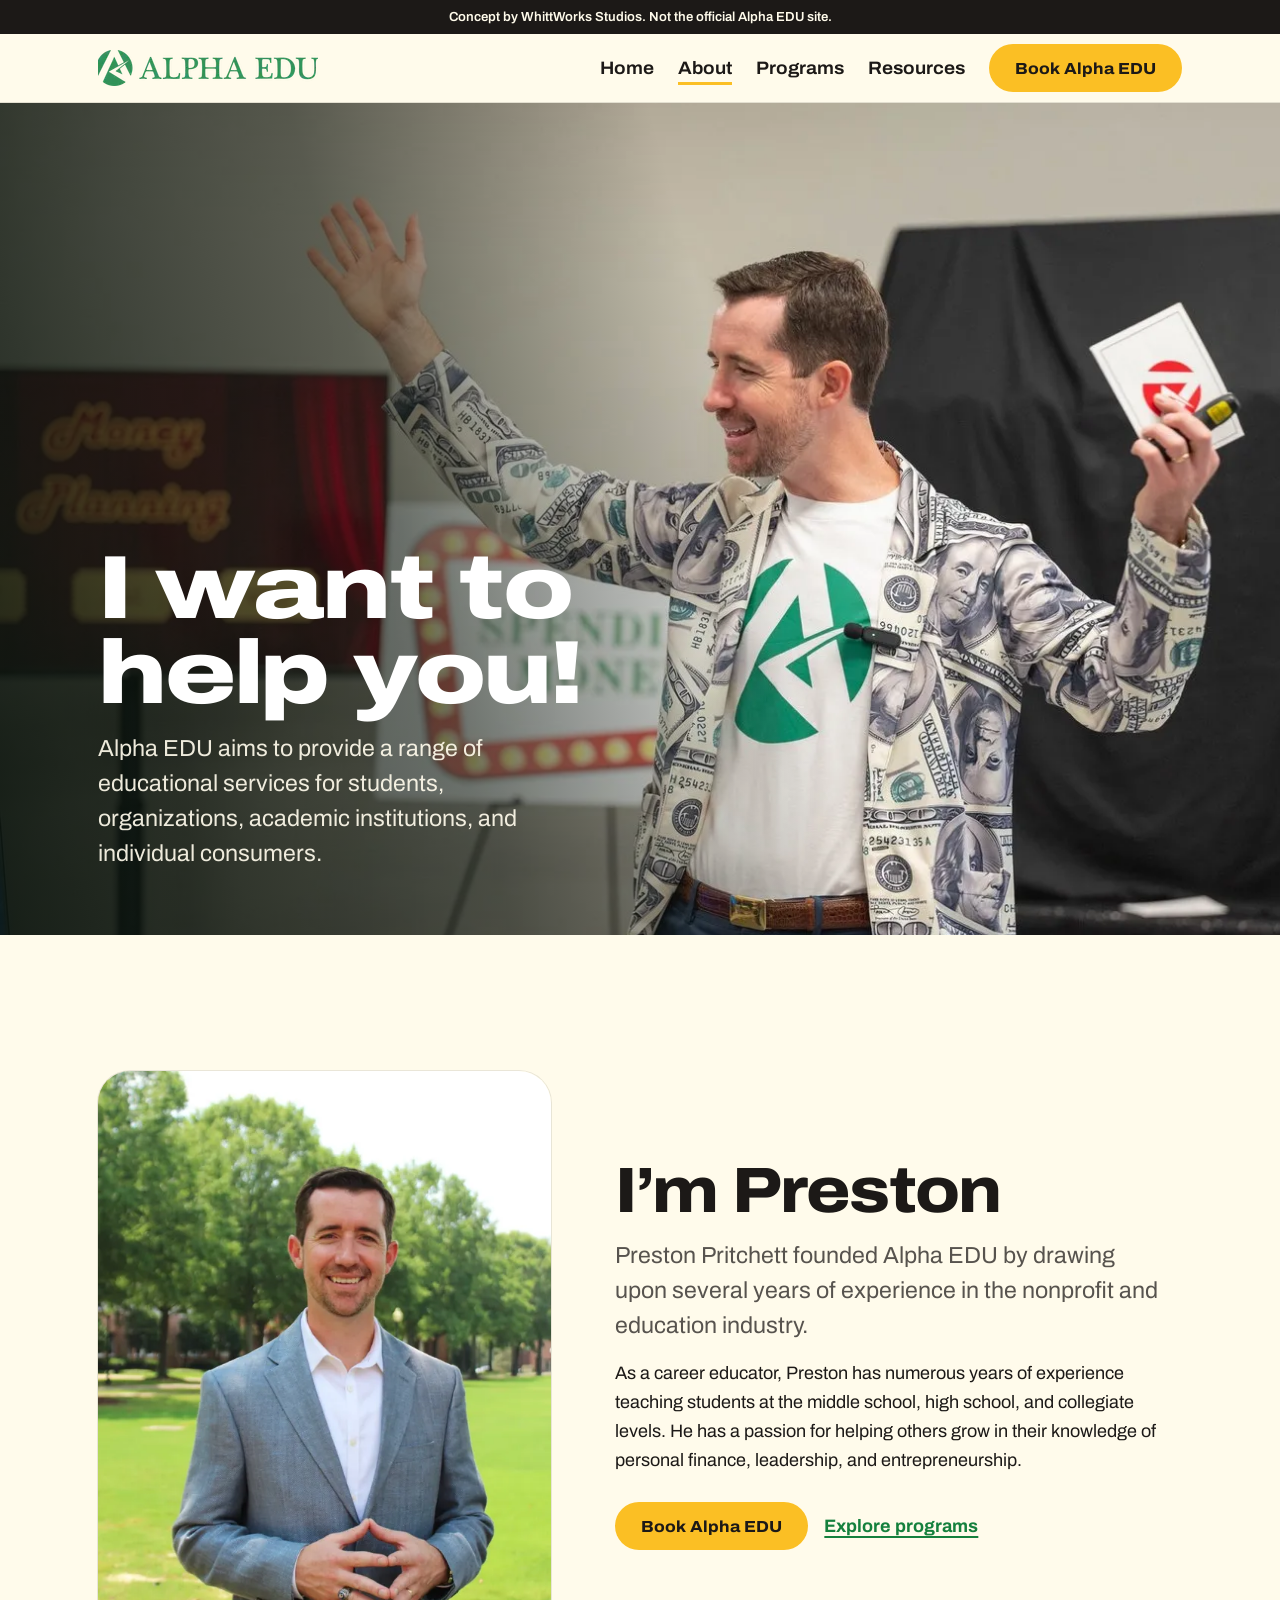
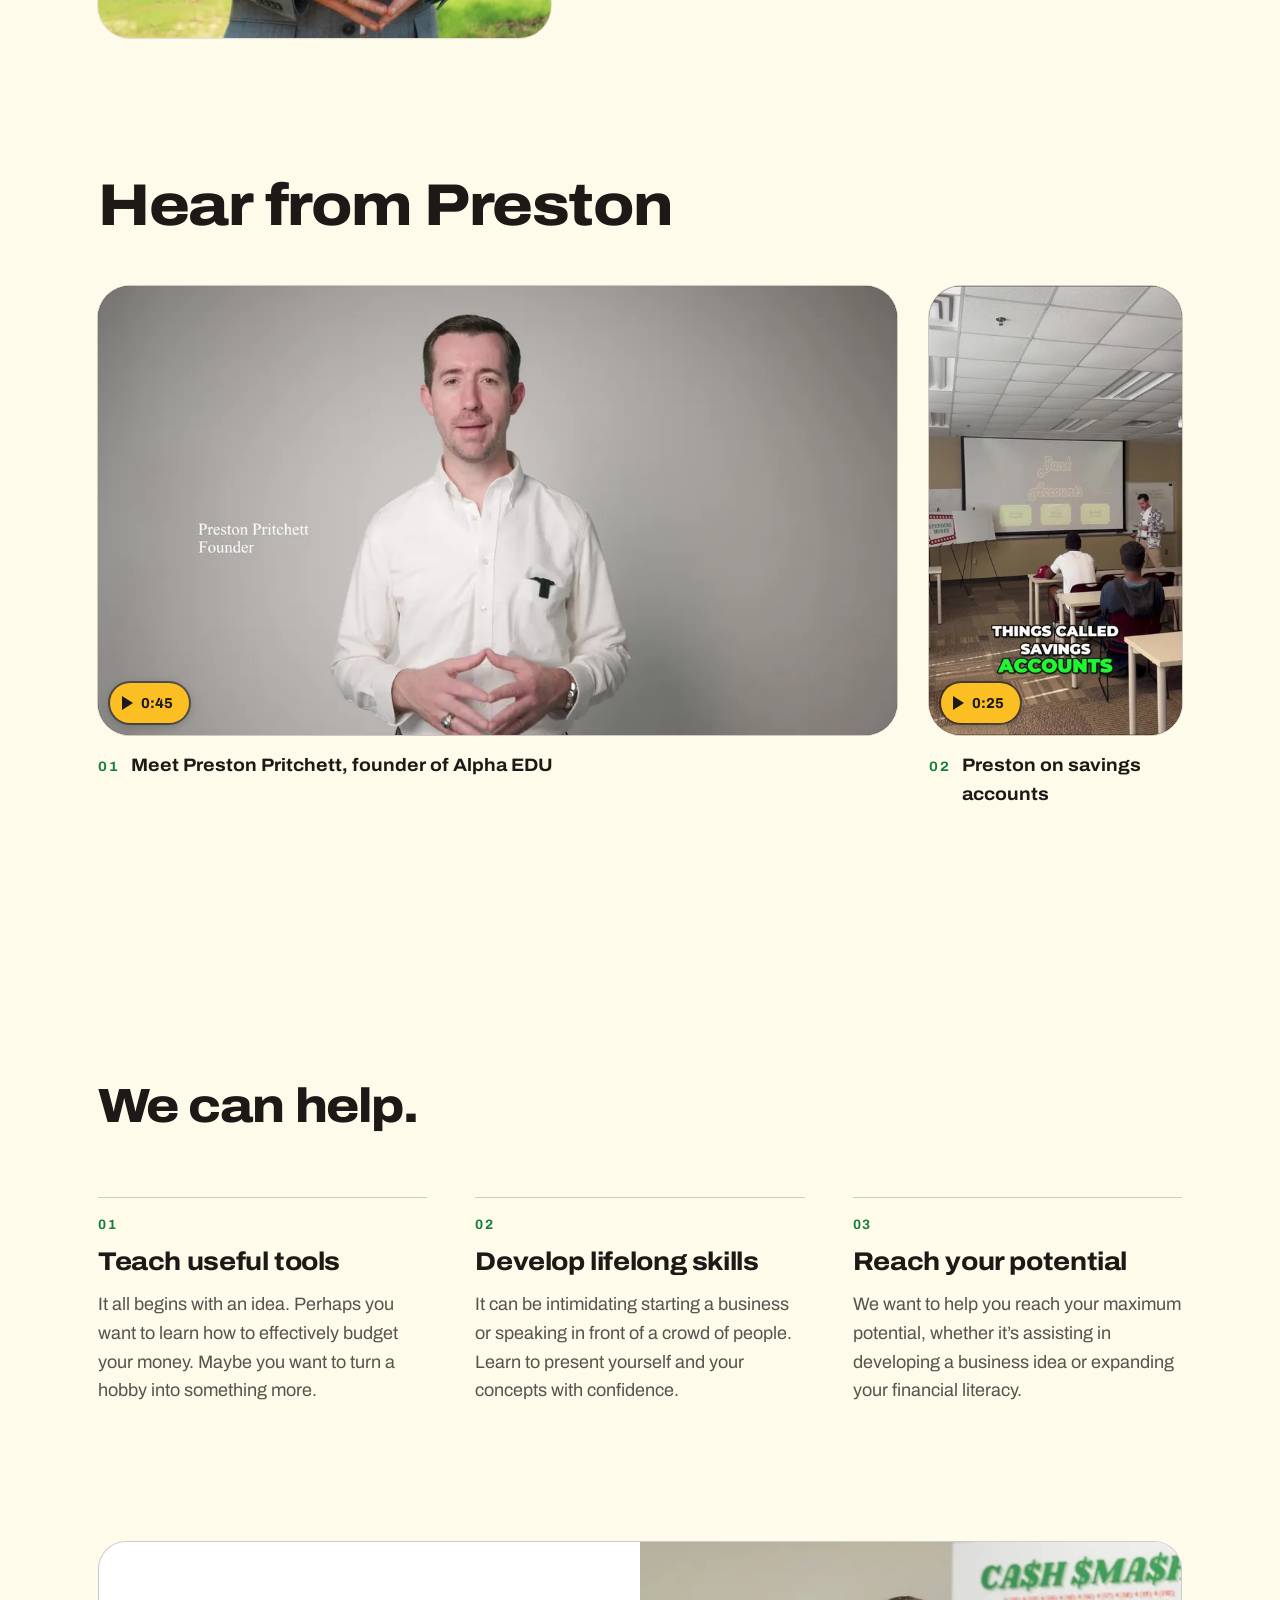
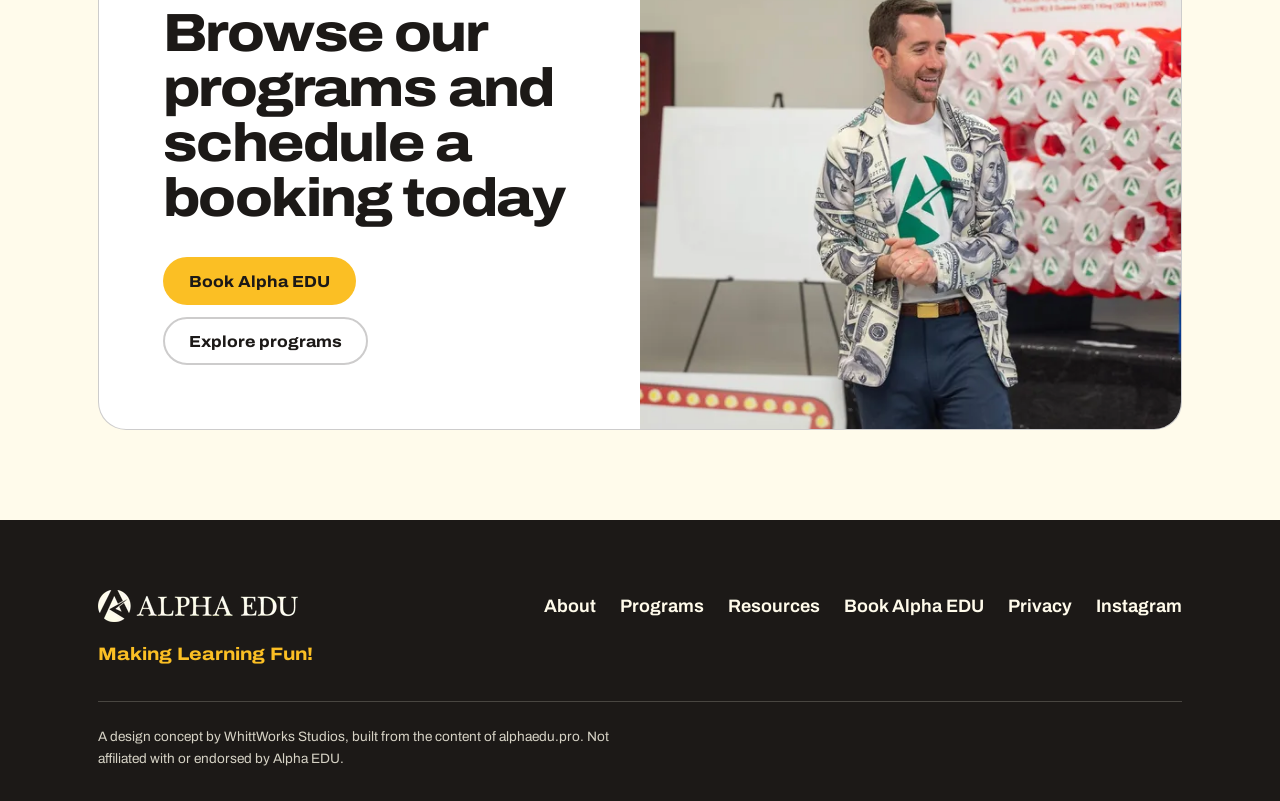
==== about/index.html @ bcfd26d8 "Publish the Alpha EDU concept for review Co-Authored-By: Claude Opus 5.5 <noreply@anthropic.com>" ====
<!DOCTYPE html><html lang="en"><head><meta charset="utf-8"><meta name="viewport" content="width=device-width, initial-scale=1"><title>About · Alpha EDU</title><meta name="description" content="Meet Preston Pritchett, the career educator who founded Alpha EDU to teach personal finance, leadership, and entrepreneurship."><meta name="robots" content="noindex, nofollow"><meta property="og:type" content="website"><meta property="og:title" content="About · Alpha EDU"><meta property="og:description" content="Meet Preston Pritchett, the career educator who founded Alpha EDU to teach personal finance, leadership, and entrepreneurship."><meta name="theme-color" content="#FFFBEB"><link rel="preload" href="/_astro/archivo-latin-wdth-normal.DY7AcnAa.woff2" as="font" type="font/woff2" crossorigin><link rel="icon" href="/favicon.ico" sizes="any"><link rel="icon" href="/favicon.png" type="image/png"><link rel="apple-touch-icon" href="/apple-touch-icon.png"><noscript><link rel="stylesheet" href="/nojs.css"></noscript><link rel="stylesheet" href="/_astro/BaseLayout.CccW3Aod.css"><link rel="stylesheet" href="/_astro/ReelBand.DcJWdkli.css"><link rel="stylesheet" href="/_astro/about.CSdEHivt.css"><link rel="stylesheet" href="/_astro/ClosingCta.DoUUiDYC.css"></head><body><a class="skip-link" href="#main">Skip to content</a><aside class="concept-bar" aria-label="About this site" data-concept-bar data-astro-cid-evp5m7jd><p data-astro-cid-evp5m7jd>Concept by WhittWorks Studios. Not the official Alpha EDU site.</p></aside><header class="site-header" data-astro-cid-fzpbxy5g><div class="shell bar" data-astro-cid-fzpbxy5g><a class="brand" href="/" aria-label="Alpha EDU home" data-astro-cid-fzpbxy5g><img src="/_astro/logo-wordmark-green.3D-EaaZG_Z2pIE64.webp" srcset="/_astro/logo-wordmark-green.3D-EaaZG_Z2pIE64.webp 220w, /_astro/logo-wordmark-green.3D-EaaZG_1Jqw8H.webp 440w, /_astro/logo-wordmark-green.3D-EaaZG_275te8.webp 660w" alt="Alpha EDU" sizes="(min-width: 960px) 220px, (min-width: 860px) 190px, 150px" loading="eager" data-astro-cid-fzpbxy5g="true" decoding="async" width="220" height="36"></a><nav class="nav-desktop" aria-label="Main" data-astro-cid-fzpbxy5g><a href="/" data-astro-cid-fzpbxy5g>Home</a><a href="/about/" aria-current="page" data-astro-cid-fzpbxy5g>About</a><a href="/programs/" data-astro-cid-fzpbxy5g>Programs</a><a href="/resources/" data-astro-cid-fzpbxy5g>Resources</a><a class="btn gold" href="/book/" data-astro-cid-fzpbxy5g>Book Alpha EDU</a></nav><div class="mobile-actions" data-astro-cid-fzpbxy5g><a class="btn gold book-pill" href="/book/" aria-label="Book Alpha EDU" data-book-pill data-astro-cid-fzpbxy5g>Book</a><details class="nav-mobile" data-astro-cid-fzpbxy5g><summary data-astro-cid-fzpbxy5g>Menu</summary><nav aria-label="Main, mobile" data-astro-cid-fzpbxy5g><a href="/" data-astro-cid-fzpbxy5g>Home</a><a href="/about/" aria-current="page" data-astro-cid-fzpbxy5g>About</a><a href="/programs/" data-astro-cid-fzpbxy5g>Programs</a><a href="/resources/" data-astro-cid-fzpbxy5g>Resources</a><a class="btn gold" href="/book/" data-astro-cid-fzpbxy5g>Book Alpha EDU</a></nav></details></div></div></header><main id="main"><section class="opening" aria-labelledby="about-title" data-astro-cid-ta2fbyqs><div class="opening-media" data-astro-cid-ta2fbyqs><img src="/_astro/94937171-npritchett-amillerphotography-04-25-6435.BZWPVZvU_Z13zbSy.webp" srcset="/_astro/94937171-npritchett-amillerphotography-04-25-6435.BZWPVZvU_16opzz.webp 800w, /_astro/94937171-npritchett-amillerphotography-04-25-6435.BZWPVZvU_1pTnlX.webp 1200w, /_astro/94937171-npritchett-amillerphotography-04-25-6435.BZWPVZvU_Z13zbSy.webp 1500w" alt="Preston raises a card in front of a “Money Planning” marquee and a Spending Money sign." sizes="100vw" loading="eager" fetchpriority="high" data-astro-cid-ta2fbyqs="true" decoding="async" width="1500" height="1001"></div><div class="shell opening-copy" data-astro-cid-ta2fbyqs><h1 id="about-title" data-astro-cid-ta2fbyqs>I want to help you!</h1><p class="lede" data-astro-cid-ta2fbyqs>Alpha EDU aims to provide a range of educational services for students, organizations, academic institutions, and individual consumers.</p></div></section><section class="band" aria-labelledby="bio-heading" data-astro-cid-ta2fbyqs><div class="shell bio" data-astro-cid-ta2fbyqs><div class="photo portrait rise" data-astro-cid-ta2fbyqs><img src="/_astro/62734614-pritchett-profile-pic-1-2.CTt20tK5_Z1iBkOh.webp" srcset="/_astro/62734614-pritchett-profile-pic-1-2.CTt20tK5_1QWzje.webp 360w, /_astro/62734614-pritchett-profile-pic-1-2.CTt20tK5_Zu9zgC.webp 600w, /_astro/62734614-pritchett-profile-pic-1-2.CTt20tK5_nPR3H.webp 900w" alt="Portrait of Preston Pritchett in a light suit jacket, outdoors." sizes="(min-width: 1180px) 440px, (min-width: 820px) 38vw, 92vw" loading="lazy" data-astro-cid-ta2fbyqs="true" decoding="async" width="1366" height="2048"></div><div class="bio-copy rise" data-astro-cid-ta2fbyqs><h2 id="bio-heading" data-astro-cid-ta2fbyqs>I’m Preston</h2><p class="lede" data-astro-cid-ta2fbyqs>Preston Pritchett founded Alpha EDU by drawing upon several years of experience in the nonprofit and education industry.</p><p data-astro-cid-ta2fbyqs>As a career educator, Preston has numerous years of experience teaching students at the middle school, high school, and collegiate levels. He has a passion for helping others grow in their knowledge of personal finance, leadership, and entrepreneurship.</p><div class="actions" data-astro-cid-ta2fbyqs><a class="btn gold" href="/book/" data-astro-cid-ta2fbyqs>Book Alpha EDU</a><a class="text-link" href="/programs/" data-astro-cid-ta2fbyqs>Explore programs</a></div></div></div></section><section class="band plain" aria-labelledby="message-heading" data-astro-cid-qrdwjnu2><div class="shell" data-astro-cid-qrdwjnu2><div class="section-head reels-head" data-astro-cid-qrdwjnu2><h2 id="message-heading" data-astro-cid-qrdwjnu2>Hear from Preston</h2></div><div class="video-pair beside-tall" data-astro-cid-qrdwjnu2><div class="reel-slot rise" data-astro-cid-qrdwjnu2><figure class="reel reel-main" data-astro-cid-qrdwjnu2><figure class="video shape-wide" data-video data-astro-cid-kdofrhet><a class="video-poster" href="/assets/video/14d688ff.mp4" data-video-src="/assets/video/14d688ff.mp4" data-video-poster="/_astro/14d688ff-poster.DPw-Ghcr_Z1nXIkM.webp" data-video-title="Meet Preston Pritchett, founder of Alpha EDU" data-astro-cid-kdofrhet><img src="/_astro/14d688ff-poster.DPw-Ghcr_ByLfH.webp" srcset="/_astro/14d688ff-poster.DPw-Ghcr_2pMLYV.webp 360w, /_astro/14d688ff-poster.DPw-Ghcr_Z1FAQsB.webp 540w, /_astro/14d688ff-poster.DPw-Ghcr_ZGNm7d.webp 720w, /_astro/14d688ff-poster.DPw-Ghcr_1vNLqy.webp 1080w, /_astro/14d688ff-poster.DPw-Ghcr_Z15CKgB.webp 1440w" alt sizes="(min-width: 1180px) 790px, (min-width: 880px) 66vw, 92vw" loading="lazy" data-astro-cid-kdofrhet="true" decoding="async" width="1920" height="1080"><span class="play" aria-hidden="true" data-astro-cid-kdofrhet><span class="tri" data-astro-cid-kdofrhet></span><span class="tnum" data-astro-cid-kdofrhet>0:45</span></span><span class="visually-hidden" data-astro-cid-kdofrhet>Play video: Meet Preston Pritchett, founder of Alpha EDU (0:45)</span></a><p class="video-error" role="status" data-video-error data-astro-cid-kdofrhet></p></figure><figcaption data-astro-cid-qrdwjnu2><span class="num" data-astro-cid-qrdwjnu2>01</span>Meet Preston Pritchett, founder of Alpha EDU</figcaption></figure></div><div class="reel-slot rise" data-astro-cid-qrdwjnu2><figure class="reel reel-side" data-astro-cid-qrdwjnu2><figure class="video shape-tall" data-video data-astro-cid-kdofrhet><a class="video-poster" href="/assets/video/689ca669.mp4" data-video-src="/assets/video/689ca669.mp4" data-video-poster="/_astro/689ca669-poster.DCnggO3K_Z5u0dd.webp" data-video-title="Preston on savings accounts" data-astro-cid-kdofrhet><img src="/_astro/689ca669-poster.DCnggO3K_Z5u0dd.webp" srcset="/_astro/689ca669-poster.DCnggO3K_Z1YcIXF.webp 360w, /_astro/689ca669-poster.DCnggO3K_Z2uBA76.webp 540w, /_astro/689ca669-poster.DCnggO3K_ZKeMCC.webp 720w, /_astro/689ca669-poster.DCnggO3K_Z5u0dd.webp 1080w" alt sizes="(min-width: 1180px) 250px, (min-width: 880px) 21vw, 280px" loading="lazy" data-astro-cid-kdofrhet="true" decoding="async" width="1080" height="1920"><span class="play" aria-hidden="true" data-astro-cid-kdofrhet><span class="tri" data-astro-cid-kdofrhet></span><span class="tnum" data-astro-cid-kdofrhet>0:25</span></span><span class="visually-hidden" data-astro-cid-kdofrhet>Play video: Preston on savings accounts (0:25)</span></a><p class="video-error" role="status" data-video-error data-astro-cid-kdofrhet></p></figure><figcaption data-astro-cid-qrdwjnu2><span class="num" data-astro-cid-qrdwjnu2>02</span>Preston on savings accounts</figcaption></figure></div></div></div></section><script type="module" src="/_astro/ReelBand.astro_astro_type_script_index_0_lang.D7bHEtxJ.js"></script><section class="band" aria-labelledby="help-heading" data-astro-cid-ta2fbyqs><div class="shell" data-astro-cid-ta2fbyqs><div class="section-head" data-astro-cid-ta2fbyqs><h2 id="help-heading" data-astro-cid-ta2fbyqs>We can help.</h2></div><ul class="numbered" role="list" data-astro-cid-ta2fbyqs><li class="pillar rise" data-astro-cid-ta2fbyqs><h3 data-astro-cid-ta2fbyqs>Teach useful tools</h3><p data-astro-cid-ta2fbyqs>It all begins with an idea. Perhaps you want to learn how to effectively budget your money. Maybe you want to turn a hobby into something more.</p></li><li class="pillar rise" data-astro-cid-ta2fbyqs><h3 data-astro-cid-ta2fbyqs>Develop lifelong skills</h3><p data-astro-cid-ta2fbyqs>It can be intimidating starting a business or speaking in front of a crowd of people. Learn to present yourself and your concepts with confidence.</p></li><li class="pillar rise" data-astro-cid-ta2fbyqs><h3 data-astro-cid-ta2fbyqs>Reach your potential</h3><p data-astro-cid-ta2fbyqs>We want to help you reach your maximum potential, whether it’s assisting in developing a business idea or expanding your financial literacy.</p></li></ul></div></section><section class="band closing" aria-labelledby="closing-heading" data-astro-cid-prurgk2d><div class="shell" data-astro-cid-prurgk2d><div class="panel" data-astro-cid-prurgk2d><div class="copy" data-astro-cid-prurgk2d><h2 id="closing-heading" data-astro-cid-prurgk2d>Browse our programs and schedule a booking today</h2><div class="actions" data-astro-cid-prurgk2d><a class="btn gold" href="/book/" data-astro-cid-prurgk2d>Book Alpha EDU</a><a class="btn ghost" href="/programs/" data-astro-cid-prurgk2d>Explore programs</a></div></div><div class="photo closing-photo" data-wipe data-astro-cid-prurgk2d><img src="/_astro/b9ff4ec5-npritchett-amillerphotography-04-25-6653.CzpUyJs6_Z4QtSS.webp" srcset="/_astro/b9ff4ec5-npritchett-amillerphotography-04-25-6653.CzpUyJs6_Z2nhcpX.webp 480w, /_astro/b9ff4ec5-npritchett-amillerphotography-04-25-6653.CzpUyJs6_Nj8Gb.webp 800w, /_astro/b9ff4ec5-npritchett-amillerphotography-04-25-6653.CzpUyJs6_2oC5lD.webp 1200w, /_astro/b9ff4ec5-npritchett-amillerphotography-04-25-6653.CzpUyJs6_Z4QtSS.webp 1500w" alt sizes="(min-width: 1180px) 590px, (min-width: 880px) 50vw, 92vw" loading="lazy" data-astro-cid-prurgk2d="true" decoding="async" width="1500" height="1001"><span class="photo-wipe" aria-hidden="true" data-astro-cid-prurgk2d></span></div></div></div></section></main><footer class="site-footer" data-astro-cid-nns7i3if><div class="shell foot-grid" data-astro-cid-nns7i3if><div class="foot-brand" data-astro-cid-nns7i3if><a href="/" aria-label="Alpha EDU home" data-astro-cid-nns7i3if><img src="/_astro/logo-wordmark-white.M2QZaZlb_Z245Tlj.webp" srcset="/_astro/logo-wordmark-white.M2QZaZlb_Z245Tlj.webp 200w, /_astro/logo-wordmark-white.M2QZaZlb_1Ot8jE.webp 400w" alt="Alpha EDU" sizes="200px" data-astro-cid-nns7i3if="true" loading="lazy" decoding="async" width="200" height="32"></a><p class="tagline" data-astro-cid-nns7i3if>Making Learning Fun!</p></div><nav class="foot-links" aria-label="Footer" data-astro-cid-nns7i3if><a href="/about/" data-astro-cid-nns7i3if>About</a><a href="/programs/" data-astro-cid-nns7i3if>Programs</a><a href="/resources/" data-astro-cid-nns7i3if>Resources</a><a href="/book/" data-astro-cid-nns7i3if>Book Alpha EDU</a><a href="/privacy/" data-astro-cid-nns7i3if>Privacy</a><a href="https://instagram.com/alphaedu.pro" rel="noopener" target="_blank" data-astro-cid-nns7i3if>Instagram<span class="visually-hidden" data-astro-cid-nns7i3if> (opens in a new tab)</span></a></nav></div><div class="shell" data-astro-cid-nns7i3if><div class="foot-rule" data-astro-cid-nns7i3if><p class="foot-note" data-astro-cid-nns7i3if>A design concept by WhittWorks Studios, built from the content of alphaedu.pro. Not affiliated with or endorsed by Alpha EDU.</p></div></div></footer><script type="module" src="/_astro/BaseLayout.astro_astro_type_script_index_0_lang.MBF5zD7V.js"></script></body></html>
---- nojs.css ----
/* Loaded only inside <noscript>. With scripting off nothing adds `.in`, so
   reveal elements must not start hidden. `html .rise` (0,1,1) outranks
   `.rise` (0,1,0) because Astro appends its stylesheet after this link. */
html .rise { opacity: 1; transform: none; }
html .js-only { display: none; }
---- _astro/BaseLayout.CccW3Aod.css ----
@font-face{font-family:Archivo Variable;font-style:normal;font-display:swap;font-weight:100 900;font-stretch:62% 125%;src:url(/_astro/archivo-vietnamese-wdth-normal.rJmnGBSt.woff2)format("woff2-variations");unicode-range:U+102-103,U+110-111,U+128-129,U+168-169,U+1A0-1A1,U+1AF-1B0,U+300-301,U+303-304,U+308-309,U+323,U+329,U+1EA0-1EF9,U+20AB}@font-face{font-family:Archivo Variable;font-style:normal;font-display:swap;font-weight:100 900;font-stretch:62% 125%;src:url(/_astro/archivo-latin-ext-wdth-normal.7khWdh9v.woff2)format("woff2-variations");unicode-range:U+100-2BA,U+2BD-2C5,U+2C7-2CC,U+2CE-2D7,U+2DD-2FF,U+304,U+308,U+329,U+1D00-1DBF,U+1E00-1E9F,U+1EF2-1EFF,U+2020,U+20A0-20AB,U+20AD-20C0,U+2113,U+2C60-2C7F,U+A720-A7FF}@font-face{font-family:Archivo Variable;font-style:normal;font-display:swap;font-weight:100 900;font-stretch:62% 125%;src:url(/_astro/archivo-latin-wdth-normal.DY7AcnAa.woff2)format("woff2-variations");unicode-range:U+??,U+131,U+152-153,U+2BB-2BC,U+2C6,U+2DA,U+2DC,U+304,U+308,U+329,U+2000-206F,U+20AC,U+2122,U+2191,U+2193,U+2212,U+2215,U+FEFF,U+FFFD}:root{--base:#fffbeb;--surface:#fff;--tint:#fef3c7;--green:#15803d;--green-hover:#166534;--green-dark:#14532d;--ink:#1c1917;--muted:#57534e;--gold:#fbbf24;--line:#1c19171f;--line-strong:#1c191738;--on-dark:#fffbeb;--on-dark-soft:#fffbebd1;--error:#b91c1c;--gold-hover:#f59e0b;--field-line:#8a8580;--line-on-dark:#fffbeb33;--header-h:68px;--s1:.25rem;--s2:.5rem;--s3:.75rem;--s4:1rem;--s5:1.5rem;--s6:2rem;--s7:3rem;--s8:4rem;--s9:6rem;--radius:24px;--radius-sm:8px;--radius-lg:32px;--shadow-card:0 0 0 1px #1c191717, 0 1px 2px #1c19170a;--measure:62ch;--gutter:clamp(1rem, 4vw, 3rem);--max:1180px;--ease-out:cubic-bezier(.23, 1, .32, 1);--dur:.24s;--f-sans:"Archivo Variable", "Helvetica Neue", Arial, sans-serif;color-scheme:light}@view-transition{navigation:auto}@media (prefers-reduced-motion:reduce){@view-transition{navigation:none}}*,:before,:after{box-sizing:border-box}html{-webkit-text-size-adjust:100%}main :is(a,button,input,textarea,select,summary,[tabindex],[id]){scroll-margin-top:calc(var(--header-h) + var(--s3))}body{background:var(--base);min-height:100svh;color:var(--ink);font-family:var(--f-sans);font-variation-settings:"wdth" 100;-webkit-font-smoothing:antialiased;flex-direction:column;margin:0;font-size:clamp(1rem,.3vw + .94rem,1.125rem);line-height:1.6;display:flex}main{flex:1 0 auto}img,video{max-width:100%;display:block}h1,h2,h3,h4{text-wrap:balance;font-variation-settings:"wdth" 112;letter-spacing:-.015em;margin:0;font-weight:800;line-height:1.08}h1{font-variation-settings:"wdth" 125;letter-spacing:-.025em;font-size:clamp(2.6rem,6vw,5rem);font-weight:850;line-height:.98}h2{letter-spacing:-.025em;font-size:clamp(1.9rem,3.8vw,3rem)}h3{font-variation-settings:"wdth" 100;letter-spacing:-.01em;font-size:clamp(1.2rem,1.6vw,1.4rem);font-weight:750;line-height:1.2}h4{font-variation-settings:"wdth" 100;letter-spacing:0;font-size:1.05rem;font-weight:750;line-height:1.3}p{text-wrap:pretty;margin:0}a{color:var(--green);text-underline-offset:3px;text-decoration-thickness:1px}:focus-visible{outline:3px solid var(--green);outline-offset:3px;border-radius:4px}.band.dark :focus-visible,.site-footer :focus-visible{outline-color:var(--gold)}a,button,summary,[role=button]{touch-action:manipulation}.tnum{font-variant-numeric:tabular-nums}.shell{width:100%;max-width:var(--max);padding-inline:var(--gutter);margin-inline:auto}.band{padding-block:clamp(5rem,11vw,8.5rem)}.band:not(.dark)+.band:not(.dark){padding-top:0}.band.dark{background:var(--green-dark);color:var(--on-dark)}.band.dark a:not(.btn){color:var(--on-dark)}.band.dark .eyebrow{color:var(--gold)}.band.dark .lede,.band.dark .muted{color:var(--on-dark-soft)}.eyebrow{font-variation-settings:"wdth" 110;letter-spacing:.12em;text-transform:uppercase;color:var(--green);margin-bottom:var(--s3);font-size:.8rem;font-weight:700}.lede{color:var(--muted);max-width:56ch;font-size:clamp(1.15rem,.8vw + 1rem,1.45rem);line-height:1.5}.muted{color:var(--muted)}.section-head{gap:var(--s4);margin-bottom:var(--s8);max-width:52rem;display:grid}.section-head.center{text-align:center;justify-items:center;margin-inline:auto}.prose{gap:var(--s4);max-width:var(--measure);display:grid}.split{gap:var(--s7);align-items:center;display:grid}@media (width>=880px){.split{gap:var(--s8);grid-template-columns:1fr 1fr}.split.flip>:first-child{order:2}}.actions{gap:var(--s3) var(--s4);flex-wrap:wrap;align-items:center;display:flex}.actions .text-link{align-items:center;min-height:44px;display:inline-flex}.btn{justify-content:center;align-items:center;gap:var(--s2);min-height:48px;padding:var(--s3) var(--s5);font-variation-settings:"wdth" 108;cursor:pointer;transition:transform .16s var(--ease-out);border:2px solid #0000;border-radius:999px;font-family:inherit;font-size:1rem;font-weight:750;line-height:1.1;text-decoration:none;display:inline-flex}.btn:active{transform:scale(.97)}.btn.gold{background:var(--gold);color:var(--ink)}.btn.ghost{border-color:var(--line-strong);color:var(--ink);background:0 0}.band.dark .btn.ghost{color:var(--on-dark);border-color:#fffbeb80}.btn[disabled],.btn[aria-disabled=true]{opacity:.55;cursor:not-allowed}.btn[disabled]:active,.btn[aria-disabled=true]:active{transform:none}.text-link{color:var(--green);text-underline-offset:4px;font-weight:700;text-decoration:underline 2px}@media (hover:hover) and (pointer:fine){.btn.gold:hover{background:var(--gold-hover)}.btn.ghost:hover{border-color:var(--ink)}.band.dark .btn.ghost:hover{border-color:var(--on-dark)}a:hover{color:var(--green-hover)}}.lift{transition:transform .2s var(--ease-out)}@media (hover:hover) and (pointer:fine){.lift:hover{transform:translateY(-4px)}}.lift:active{transform:scale(.985)}.photo{border-radius:var(--radius-lg);background:var(--tint);box-shadow:var(--shadow-card);overflow:hidden}.photo img.focus-top{object-position:50% 12%}.photo img.focus-bottom{object-position:50% 88%}.photo img.focus-left{object-position:12% 50%}.photo img.focus-right{object-position:88% 50%}.photo img{object-fit:cover;width:100%;height:100%}.photo img.is-loading{opacity:0}.photo img.is-loaded{transition:opacity var(--dur) var(--ease-out)}.badge{padding:var(--s1) var(--s3);background:var(--gold);color:var(--ink);letter-spacing:.06em;text-transform:uppercase;border-radius:999px;font-size:.78rem;font-weight:750;line-height:1.5;display:inline-block}.numbered{gap:var(--s6) var(--s7);counter-reset:point;grid-template-columns:repeat(auto-fit,minmax(min(100%,14rem),1fr));margin:0;padding:0;list-style:none;display:grid}.numbered>li{gap:var(--s3);padding-top:var(--s4);border-top:1px solid var(--line-strong);counter-increment:point;align-content:start;display:grid}.numbered>li:before{content:counter(point, decimal-leading-zero);color:var(--green);letter-spacing:.12em;font-variant-numeric:tabular-nums;font-size:.85rem;font-weight:700}.checklist{margin:0;padding:0;list-style:none;display:grid}.checklist li{gap:var(--s3);padding-block:var(--s3);border-top:1px solid var(--line);grid-template-columns:1.6rem 1fr;align-items:start;font-weight:650;line-height:1.4;display:grid}.checklist li:last-child{border-bottom:1px solid var(--line)}.checklist li:before{content:"";background:var(--green);border-radius:50%;width:1.6rem;height:1.6rem;-webkit-mask:url(/check.svg) 50%/70% no-repeat;mask:url(/check.svg) 50%/70% no-repeat}.rise{opacity:0;transition:opacity var(--dur) var(--ease-out), transform var(--dur) var(--ease-out);transform:translateY(14px)}.rise.in{opacity:1;transform:none}.mask{vertical-align:top;margin-bottom:-.16em;padding-bottom:.16em;display:inline-block;overflow-y:clip}.mask-word{--headline-rise:.7s;transition:transform var(--headline-rise) var(--ease-out);display:inline-block;transform:translateY(115%)}.masked.in .mask-word{transform:none}[data-zoom] img,[data-drift],[data-row-drift]>li{transition:transform .16s var(--ease-out)}.word{white-space:nowrap}.letter{transition:opacity .12s linear}@media (prefers-reduced-motion:reduce){.rise{opacity:1;transition:none;transform:none}.btn,.lift{transition:none}.btn:active,.lift:hover,.lift:active{transform:none}.photo img.is-loaded{transition:none}}.skip-link{left:var(--s4);z-index:100;padding:var(--s2) var(--s4);background:var(--ink);color:var(--base);border-radius:var(--radius-sm);font-weight:700;position:absolute;top:-100px}.skip-link:focus{top:var(--s4)}.visually-hidden{clip:rect(0, 0, 0, 0);white-space:nowrap;border:0;width:1px;height:1px;margin:-1px;padding:0;overflow:hidden;position:absolute!important}@media (width<=859px){html:has(.nav-mobile[open]){overflow:hidden}html:has(.nav-mobile[open]) main,html:has(.nav-mobile[open]) .site-footer{visibility:hidden}}.concept-bar[data-astro-cid-evp5m7jd]{background:var(--ink);color:var(--base);text-align:center;padding:var(--s2) var(--gutter);font-size:.82rem;font-weight:600;line-height:1.4}@media (width<=479px){.concept-bar[data-astro-cid-evp5m7jd]{font-variation-settings:"wdth" 80;font-size:.72rem}}.site-header[data-astro-cid-fzpbxy5g]{z-index:50;border-bottom:1px solid var(--line);-webkit-backdrop-filter:saturate(1.4)blur(8px);background:#fffbebf0;position:sticky;top:0}.bar[data-astro-cid-fzpbxy5g]{justify-content:space-between;align-items:center;gap:var(--s4);min-height:var(--header-h);display:flex}.brand[data-astro-cid-fzpbxy5g]{flex:0 auto;align-items:center;min-width:0;min-height:44px;display:flex}.brand[data-astro-cid-fzpbxy5g] img[data-astro-cid-fzpbxy5g]{width:150px;max-width:100%;height:auto}.nav-desktop[data-astro-cid-fzpbxy5g]{display:none}.nav-desktop[data-astro-cid-fzpbxy5g] a[data-astro-cid-fzpbxy5g]:not(.btn),.nav-mobile[data-astro-cid-fzpbxy5g] nav[data-astro-cid-fzpbxy5g] a[data-astro-cid-fzpbxy5g]:not(.btn){color:var(--ink);font-variation-settings:"wdth" 106;font-weight:650;text-decoration:none}.nav-desktop[data-astro-cid-fzpbxy5g] a[data-astro-cid-fzpbxy5g][aria-current=page],.nav-mobile[data-astro-cid-fzpbxy5g] a[data-astro-cid-fzpbxy5g][aria-current=page]{text-decoration:underline;text-decoration-color:var(--gold);text-underline-offset:8px;text-decoration-thickness:3px}.nav-desktop[data-astro-cid-fzpbxy5g] .btn[data-astro-cid-fzpbxy5g]{white-space:nowrap}.mobile-actions[data-astro-cid-fzpbxy5g]{align-items:center;gap:var(--s2);flex:none;display:flex}.book-pill[data-astro-cid-fzpbxy5g]{min-height:44px;padding:0 var(--s4);font-size:.95rem}.nav-mobile[data-astro-cid-fzpbxy5g] summary[data-astro-cid-fzpbxy5g]{cursor:pointer;min-height:44px;padding:0 var(--s4);border:2px solid var(--line-strong);border-radius:999px;align-items:center;font-weight:700;list-style:none;display:inline-flex}.nav-mobile[data-astro-cid-fzpbxy5g] summary[data-astro-cid-fzpbxy5g]::-webkit-details-marker{display:none}.nav-mobile[data-astro-cid-fzpbxy5g][open] summary[data-astro-cid-fzpbxy5g]{border-color:var(--ink)}.nav-mobile[data-astro-cid-fzpbxy5g] nav[data-astro-cid-fzpbxy5g]{align-content:start;gap:var(--s2);height:calc(100dvh - var(--header-h));overscroll-behavior:contain;padding:var(--s4) var(--gutter) var(--s5);background:var(--base);border-bottom:1px solid var(--line);display:grid;position:absolute;top:100%;left:0;right:0;overflow-y:auto}.nav-mobile[data-astro-cid-fzpbxy5g] nav[data-astro-cid-fzpbxy5g] a[data-astro-cid-fzpbxy5g]:not(.btn){padding:var(--s3) 0;border-bottom:1px solid var(--line);font-size:1.15rem}.nav-mobile[data-astro-cid-fzpbxy5g] nav[data-astro-cid-fzpbxy5g] .btn[data-astro-cid-fzpbxy5g]{margin-top:var(--s3)}@media (width>=860px){.brand[data-astro-cid-fzpbxy5g] img[data-astro-cid-fzpbxy5g]{width:190px}.nav-desktop[data-astro-cid-fzpbxy5g]{align-items:center;gap:var(--s4);display:flex}.mobile-actions[data-astro-cid-fzpbxy5g]{display:none}}@media (width>=960px){.brand[data-astro-cid-fzpbxy5g] img[data-astro-cid-fzpbxy5g]{width:220px}.nav-desktop[data-astro-cid-fzpbxy5g]{gap:var(--s5)}}@media (hover:hover) and (pointer:fine){.nav-desktop[data-astro-cid-fzpbxy5g] a[data-astro-cid-fzpbxy5g]:not(.btn):hover{color:var(--green)}}.site-footer[data-astro-cid-nns7i3if]{background:var(--ink);color:var(--on-dark);padding-block:var(--s8) var(--s6)}.foot-grid[data-astro-cid-nns7i3if]{gap:var(--s6);display:grid}.foot-brand[data-astro-cid-nns7i3if]{gap:var(--s3);justify-items:start;display:grid}.foot-brand[data-astro-cid-nns7i3if] a[data-astro-cid-nns7i3if]{align-items:center;min-height:44px;display:inline-flex}.foot-brand[data-astro-cid-nns7i3if] img[data-astro-cid-nns7i3if]{width:200px;height:auto}.tagline[data-astro-cid-nns7i3if]{color:var(--gold);font-variation-settings:"wdth" 115;font-weight:750}.foot-links[data-astro-cid-nns7i3if]{gap:0 var(--s5);grid-template-columns:repeat(2,minmax(0,1fr));align-content:start;display:grid}.foot-links[data-astro-cid-nns7i3if] a[data-astro-cid-nns7i3if]{color:var(--on-dark);align-items:center;min-height:44px;font-weight:650;text-decoration:none;display:inline-flex}.foot-rule[data-astro-cid-nns7i3if]{margin-top:var(--s6);padding-top:var(--s5);border-top:1px solid var(--line-on-dark)}.foot-note[data-astro-cid-nns7i3if]{color:var(--on-dark-soft);max-width:70ch;font-size:.85rem}@media (width>=640px){.foot-links[data-astro-cid-nns7i3if]{gap:var(--s3) var(--s5);flex-wrap:wrap;display:flex}}@media (width>=960px){.foot-grid[data-astro-cid-nns7i3if]{grid-template-columns:1fr auto;align-items:start}}@media (hover:hover) and (pointer:fine){.foot-links[data-astro-cid-nns7i3if] a[data-astro-cid-nns7i3if]:hover{color:var(--gold)}}
---- _astro/ReelBand.DcJWdkli.css ----
.reels[data-astro-cid-qrdwjnu2]{background-color:var(--green-dark);background-image:url(/patterns/mark-tile.png);background-size:240px 240px}.plain[data-astro-cid-qrdwjnu2]{--reel-ring:var(--line-strong);--reel-text:var(--ink);--reel-num:var(--green)}.reels[data-astro-cid-qrdwjnu2]{--reel-ring:#fffbeb38;--reel-text:var(--on-dark);--reel-num:var(--gold)}.reels-head[data-astro-cid-qrdwjnu2]{margin-bottom:var(--s7)}.reels-head[data-astro-cid-qrdwjnu2] h2[data-astro-cid-qrdwjnu2]{max-width:16ch;font-size:clamp(2.2rem,4.6vw,3.8rem)}.video-pair[data-astro-cid-qrdwjnu2]{gap:var(--s7);align-items:center;display:grid}.reel[data-astro-cid-qrdwjnu2]{gap:var(--s4);margin:0;display:grid}.reel[data-astro-cid-qrdwjnu2] .video-poster,.reel[data-astro-cid-qrdwjnu2] video{border-radius:var(--radius-lg);box-shadow:0 0 0 1px var(--reel-ring)}.reel[data-astro-cid-qrdwjnu2] figcaption[data-astro-cid-qrdwjnu2]{align-items:baseline;gap:var(--s3);color:var(--reel-text);font-variation-settings:"wdth" 108;font-weight:700;display:flex}.reel[data-astro-cid-qrdwjnu2] .num[data-astro-cid-qrdwjnu2]{color:var(--reel-num);letter-spacing:.12em;font-variant-numeric:tabular-nums;font-size:.85rem}@media (prefers-reduced-motion:no-preference){.reel-slot[data-astro-cid-qrdwjnu2].rise{--reel-rise:.7s;transition:opacity var(--reel-rise) var(--ease-out), transform var(--reel-rise) var(--ease-out);transform:translateY(44px)}.reel-slot[data-astro-cid-qrdwjnu2].rise.in{transform:none}.reel-slot[data-astro-cid-qrdwjnu2]+.reel-slot[data-astro-cid-qrdwjnu2]{transition-delay:.18s}}.solo[data-astro-cid-qrdwjnu2]{max-width:920px;margin-inline:auto}.beside-portrait[data-astro-cid-qrdwjnu2] .reel-side[data-astro-cid-qrdwjnu2]{max-width:360px}.beside-tall[data-astro-cid-qrdwjnu2] .reel-side[data-astro-cid-qrdwjnu2]{max-width:280px}@media (width>=880px){.beside-portrait[data-astro-cid-qrdwjnu2],.beside-tall[data-astro-cid-qrdwjnu2]{align-items:start;gap:var(--s6)}.beside-portrait[data-astro-cid-qrdwjnu2]{grid-template-columns:minmax(0,2.3045fr) minmax(0,1fr)}.beside-tall[data-astro-cid-qrdwjnu2]{grid-template-columns:minmax(0,3.1605fr) minmax(0,1fr)}.beside-portrait[data-astro-cid-qrdwjnu2] .reel-side[data-astro-cid-qrdwjnu2],.beside-tall[data-astro-cid-qrdwjnu2] .reel-side[data-astro-cid-qrdwjnu2]{max-width:none}}@media (width>=1000px){.swap[data-astro-cid-qrdwjnu2]{gap:var(--s8);grid-template-columns:minmax(0,1.7fr) minmax(0,1fr)}.swap[data-astro-cid-qrdwjnu2] .reel[data-astro-cid-qrdwjnu2]{--reel-swap:.7s;--reel-ease:cubic-bezier(.65, 0, .35, 1);transition:transform var(--reel-swap) var(--reel-ease)}@media (prefers-reduced-motion:reduce){.swap[data-astro-cid-qrdwjnu2] .reel[data-astro-cid-qrdwjnu2]{transition:none}}.swap[data-astro-cid-qrdwjnu2] .reel-main[data-astro-cid-qrdwjnu2]{transform-origin:0}.swap[data-astro-cid-qrdwjnu2] .reel-side[data-astro-cid-qrdwjnu2]{transform-origin:100%}.swap[data-astro-cid-qrdwjnu2][data-lead=side] .reel-main[data-astro-cid-qrdwjnu2]{transform:scale(.5882)}.swap[data-astro-cid-qrdwjnu2][data-lead=side] .reel-side[data-astro-cid-qrdwjnu2]{transform:scale(1.7)}}
---- _astro/about.CSdEHivt.css ----
.opening[data-astro-cid-ta2fbyqs]{color:var(--on-dark);background:#14201a;display:grid;position:relative;overflow:clip}.opening-media[data-astro-cid-ta2fbyqs]{aspect-ratio:4/3;position:relative}.opening-media[data-astro-cid-ta2fbyqs] img{object-fit:cover;object-position:60% 20%;width:100%;height:100%}.opening-copy[data-astro-cid-ta2fbyqs]{gap:var(--s4);padding-block:var(--s6) var(--s7);display:grid;position:relative}.opening[data-astro-cid-ta2fbyqs] h1[data-astro-cid-ta2fbyqs]{color:#fff;max-width:9ch;font-size:clamp(3rem,7vw,6rem);line-height:.95}.opening[data-astro-cid-ta2fbyqs] .lede[data-astro-cid-ta2fbyqs]{color:#fffbebeb}@media (width>=880px){.opening[data-astro-cid-ta2fbyqs]{min-height:min(calc(100svh - var(--header-h)), 860px);align-items:end}.opening-media[data-astro-cid-ta2fbyqs]{aspect-ratio:auto;position:absolute;inset:0;overflow:clip}.opening-media[data-astro-cid-ta2fbyqs]:after{content:"";background:linear-gradient(75deg,#0a140ee6 0%,#0a140e8c 34%,#0a140e00 58%);position:absolute;inset:0}.opening-media[data-astro-cid-ta2fbyqs] img{transform-origin:0 20%;transform:scale(1.16)}.opening-copy[data-astro-cid-ta2fbyqs]{padding-block:var(--s8)}.opening[data-astro-cid-ta2fbyqs] .lede[data-astro-cid-ta2fbyqs]{max-width:30rem}}.bio[data-astro-cid-ta2fbyqs]{gap:var(--s6);align-items:center;display:grid}.portrait[data-astro-cid-ta2fbyqs]{aspect-ratio:4/5}.bio-copy[data-astro-cid-ta2fbyqs]{gap:var(--s4);max-width:34rem;display:grid}.bio-copy[data-astro-cid-ta2fbyqs] h2[data-astro-cid-ta2fbyqs]{font-size:clamp(2.4rem,5vw,4.2rem);line-height:1}.bio-copy[data-astro-cid-ta2fbyqs] .actions[data-astro-cid-ta2fbyqs]{margin-top:var(--s3)}@media (width>=820px){.bio[data-astro-cid-ta2fbyqs]{gap:var(--s8);grid-template-columns:minmax(0,.8fr) minmax(0,1fr)}}.pillar[data-astro-cid-ta2fbyqs] h3[data-astro-cid-ta2fbyqs]{font-variation-settings:"wdth" 110;letter-spacing:-.015em;font-size:clamp(1.3rem,2vw,1.6rem)}.pillar[data-astro-cid-ta2fbyqs] p[data-astro-cid-ta2fbyqs]{color:var(--muted)}
---- _astro/ClosingCta.DoUUiDYC.css ----
.video[data-astro-cid-kdofrhet]{gap:var(--s3);margin:0;display:grid;position:relative}.video-poster[data-astro-cid-kdofrhet],.video[data-astro-cid-kdofrhet] video{border-radius:var(--radius);background:var(--ink);width:100%;display:block;position:relative;overflow:hidden}.shape-wide[data-astro-cid-kdofrhet] .video-poster[data-astro-cid-kdofrhet],.shape-wide[data-astro-cid-kdofrhet] video{aspect-ratio:16/9}.shape-tall[data-astro-cid-kdofrhet] .video-poster[data-astro-cid-kdofrhet],.shape-tall[data-astro-cid-kdofrhet] video{aspect-ratio:9/16}.shape-portrait[data-astro-cid-kdofrhet] .video-poster[data-astro-cid-kdofrhet],.shape-portrait[data-astro-cid-kdofrhet] video{aspect-ratio:1080/1400}.shape-square[data-astro-cid-kdofrhet] .video-poster[data-astro-cid-kdofrhet],.shape-square[data-astro-cid-kdofrhet] video{aspect-ratio:1}.video-poster[data-astro-cid-kdofrhet] img{object-fit:cover;width:100%;height:100%}.video[data-astro-cid-kdofrhet] video{object-fit:contain}.video[data-astro-cid-kdofrhet].shape-square video{object-fit:cover}.play[data-astro-cid-kdofrhet]{left:var(--s3);bottom:var(--s3);align-items:center;gap:var(--s2);min-height:40px;padding:0 var(--s4) 0 var(--s3);background:var(--gold);color:var(--ink);transform-origin:0 100%;transition:transform .18s var(--ease-out);border-radius:999px;font-size:.9rem;font-weight:750;line-height:1;display:inline-flex;position:absolute;box-shadow:0 0 0 2px #1c19178c,0 2px 10px #1c19174d}.tri[data-astro-cid-kdofrhet]{border-style:solid;border-width:7px 0 7px 11px;border-color:transparent transparent transparent var(--ink);width:0;height:0}.shape-square[data-astro-cid-kdofrhet] .play[data-astro-cid-kdofrhet]{top:var(--s3);transform-origin:0 0;bottom:auto}@media (hover:hover) and (pointer:fine){.video-poster[data-astro-cid-kdofrhet]:hover .play[data-astro-cid-kdofrhet]{transform:scale(1.06)}}.video-poster[data-astro-cid-kdofrhet]:active .play[data-astro-cid-kdofrhet]{transform:scale(.96)}@media (prefers-reduced-motion:reduce){.play[data-astro-cid-kdofrhet]{transition:none}.video-poster[data-astro-cid-kdofrhet]:active .play[data-astro-cid-kdofrhet],.video-poster[data-astro-cid-kdofrhet]:hover .play[data-astro-cid-kdofrhet]{transform:none}}.video-error[data-astro-cid-kdofrhet]{inset:var(--s3) var(--s3) auto;padding:var(--s2) var(--s3);border-radius:var(--radius-sm);background:var(--ink);color:var(--base);margin:0;font-size:.9rem;font-weight:650;position:absolute}.shape-square[data-astro-cid-kdofrhet] .video-error[data-astro-cid-kdofrhet]{inset:auto var(--s3) var(--s3)}.video-error[data-astro-cid-kdofrhet]:empty{display:none}figcaption[data-astro-cid-kdofrhet]{color:var(--muted);font-size:.9rem;font-weight:650}.band.dark figcaption[data-astro-cid-kdofrhet]{color:var(--on-dark-soft)}.closing[data-astro-cid-prurgk2d]{padding-block:clamp(3rem,7vw,6rem)}.panel[data-astro-cid-prurgk2d]{background:var(--surface);border:1px solid var(--line-strong);border-radius:28px;display:grid;overflow:clip}.copy[data-astro-cid-prurgk2d]{align-content:center;justify-items:start;gap:var(--s6);padding:clamp(1.75rem,5vw,4.5rem);display:grid}h2[data-astro-cid-prurgk2d]{letter-spacing:-.03em;max-width:14ch;font-size:clamp(2.2rem,4.2vw,3.6rem);line-height:1.02}.photo-wipe[data-astro-cid-prurgk2d]{background:var(--surface);transform-origin:100%;transition:transform .16s var(--ease-out);position:absolute;inset:-1px;transform:scaleX(0)}.closing-photo[data-astro-cid-prurgk2d]{aspect-ratio:16/10;box-shadow:none;border-radius:0;order:-1;position:relative}@media (width>=880px){.panel[data-astro-cid-prurgk2d]{grid-template-columns:minmax(0,1fr) minmax(0,1fr)}.closing-photo[data-astro-cid-prurgk2d]{aspect-ratio:auto;order:0;min-height:420px}}
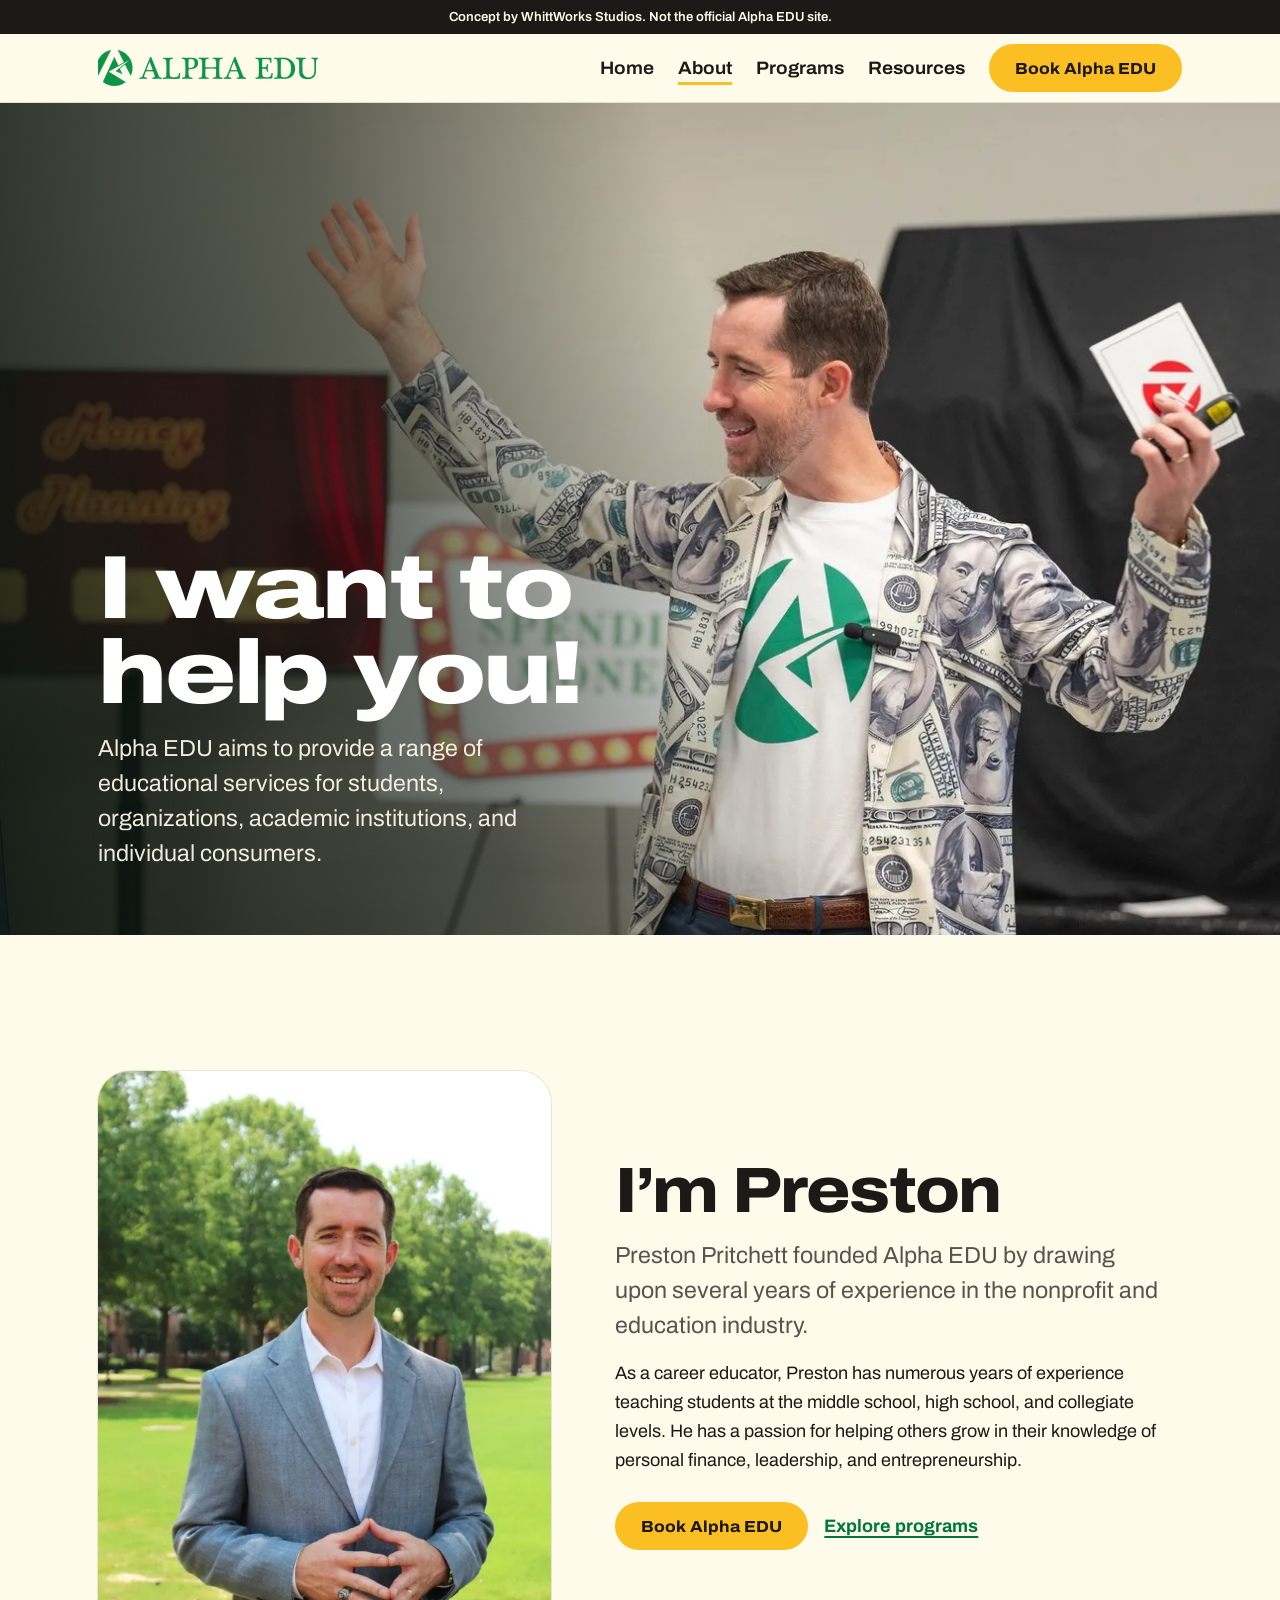
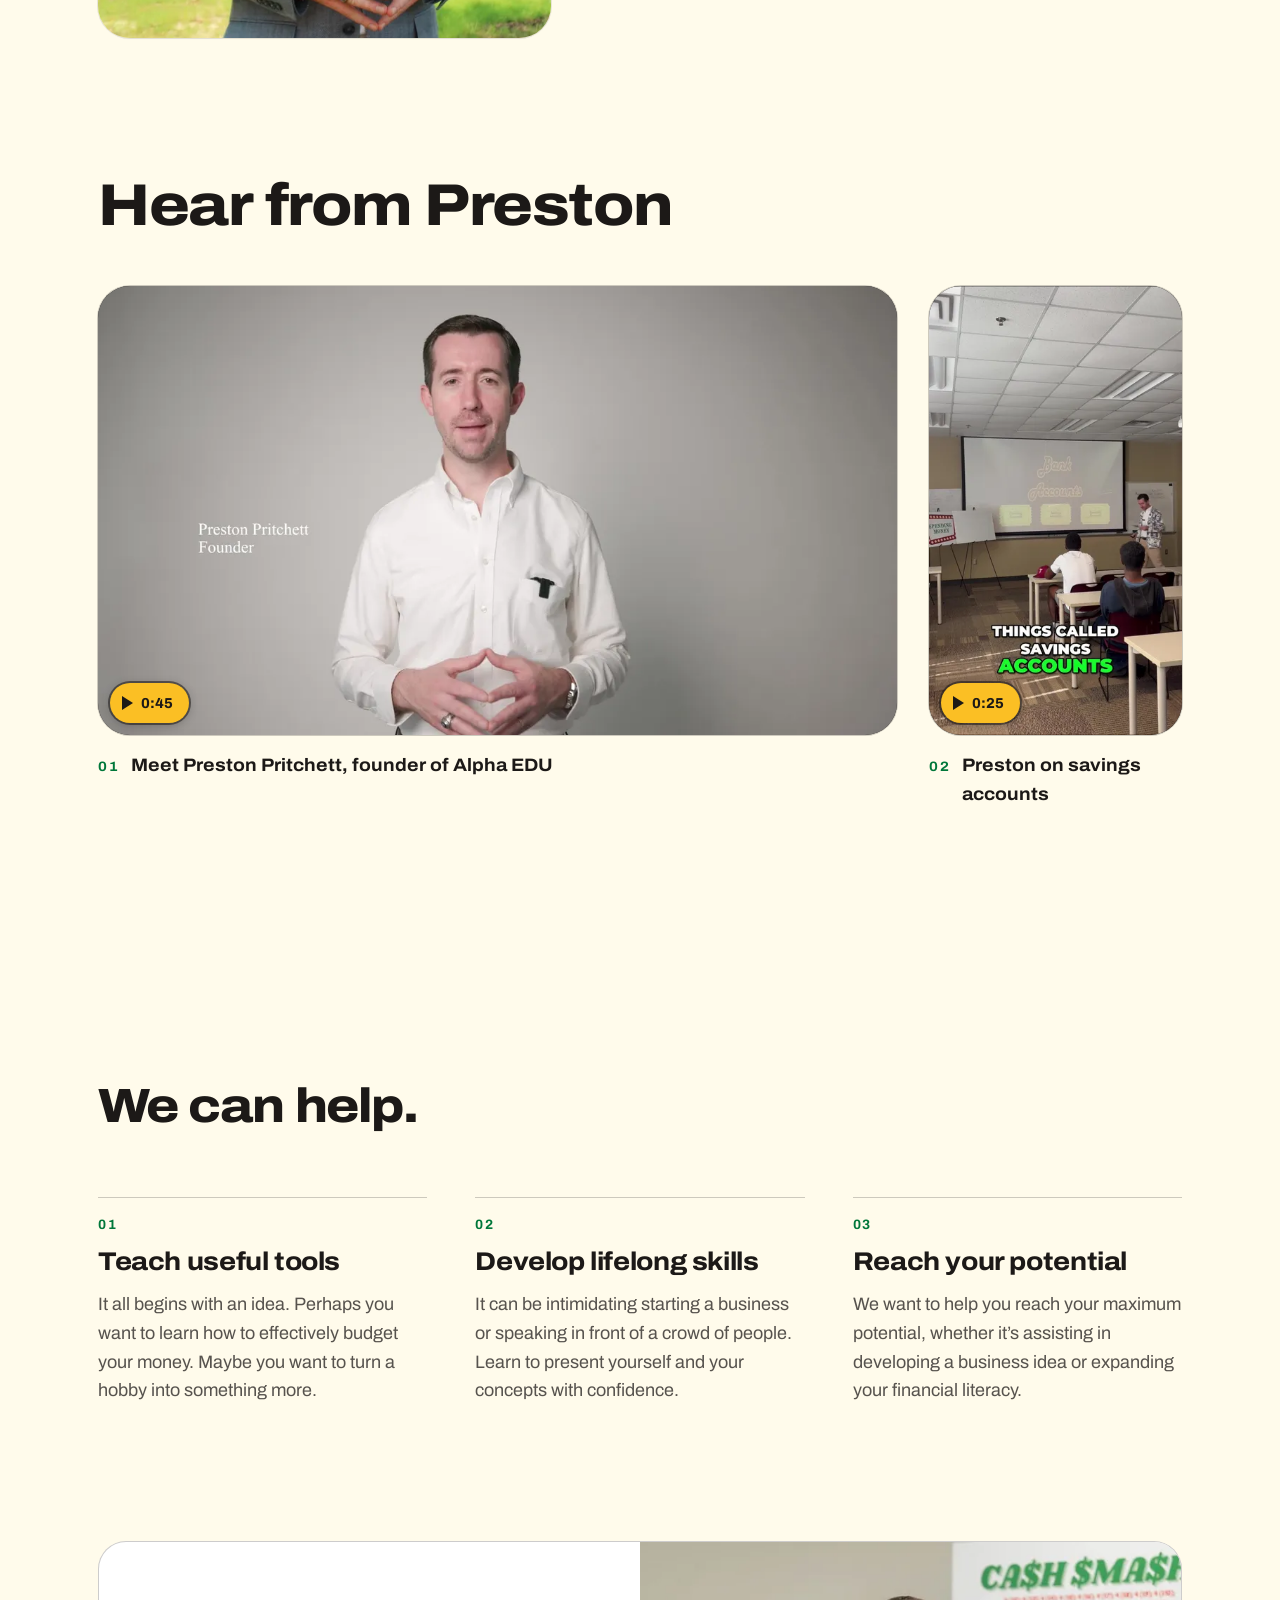
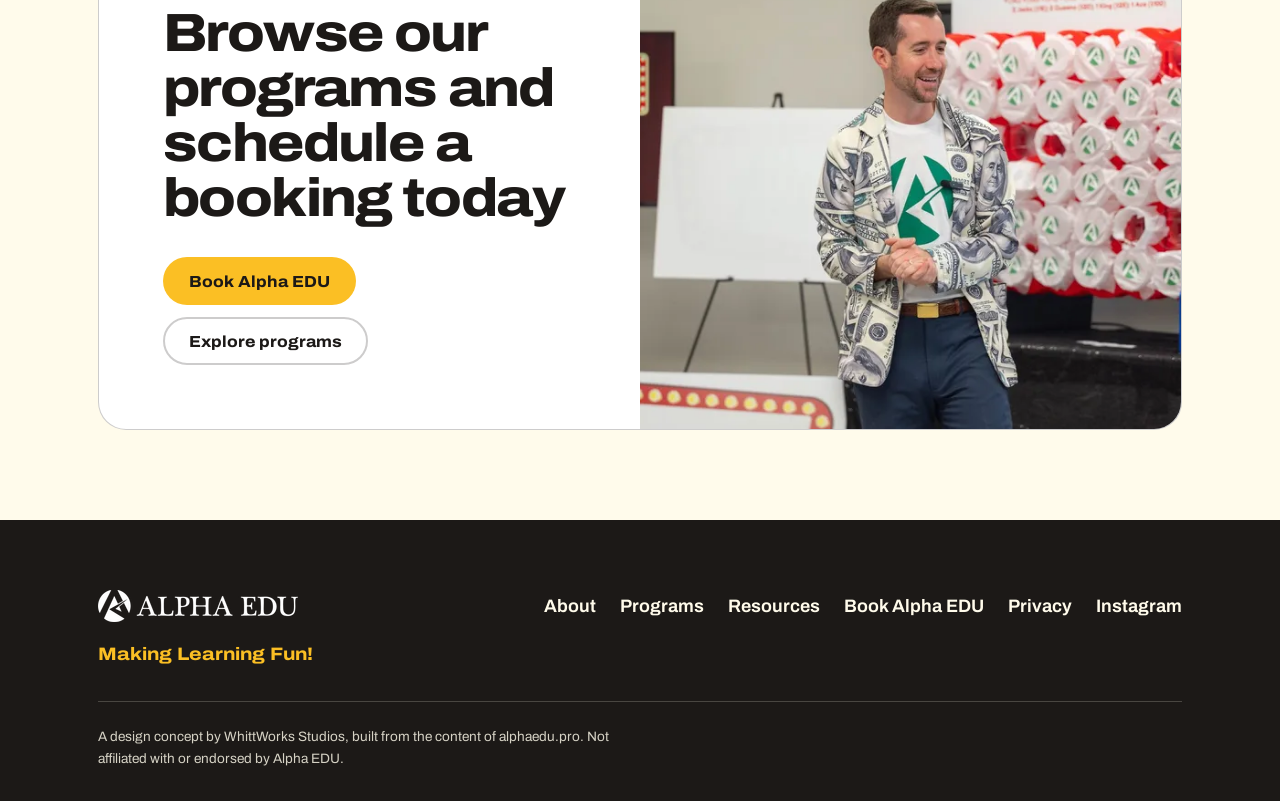
==== commit 07ac12fb: "Republish with Preston's brand greens, official logos, and the latest fixes Co-Authored-By: Claude O" ====
--- a/about/index.html
+++ b/about/index.html
@@ -1 +1 @@
-<!DOCTYPE html><html lang="en"><head><meta charset="utf-8"><meta name="viewport" content="width=device-width, initial-scale=1"><title>About · Alpha EDU</title><meta name="description" content="Meet Preston Pritchett, the career educator who founded Alpha EDU to teach personal finance, leadership, and entrepreneurship."><meta name="robots" content="noindex, nofollow"><meta property="og:type" content="website"><meta property="og:title" content="About · Alpha EDU"><meta property="og:description" content="Meet Preston Pritchett, the career educator who founded Alpha EDU to teach personal finance, leadership, and entrepreneurship."><meta name="theme-color" content="#FFFBEB"><link rel="preload" href="/_astro/archivo-latin-wdth-normal.DY7AcnAa.woff2" as="font" type="font/woff2" crossorigin><link rel="icon" href="/favicon.ico" sizes="any"><link rel="icon" href="/favicon.png" type="image/png"><link rel="apple-touch-icon" href="/apple-touch-icon.png"><noscript><link rel="stylesheet" href="/nojs.css"></noscript><link rel="stylesheet" href="/_astro/BaseLayout.CccW3Aod.css"><link rel="stylesheet" href="/_astro/ReelBand.DcJWdkli.css"><link rel="stylesheet" href="/_astro/about.CSdEHivt.css"><link rel="stylesheet" href="/_astro/ClosingCta.DoUUiDYC.css"></head><body><a class="skip-link" href="#main">Skip to content</a><aside class="concept-bar" aria-label="About this site" data-concept-bar data-astro-cid-evp5m7jd><p data-astro-cid-evp5m7jd>Concept by WhittWorks Studios. Not the official Alpha EDU site.</p></aside><header class="site-header" data-astro-cid-fzpbxy5g><div class="shell bar" data-astro-cid-fzpbxy5g><a class="brand" href="/" aria-label="Alpha EDU home" data-astro-cid-fzpbxy5g><img src="/_astro/logo-wordmark-green.3D-EaaZG_Z2pIE64.webp" srcset="/_astro/logo-wordmark-green.3D-EaaZG_Z2pIE64.webp 220w, /_astro/logo-wordmark-green.3D-EaaZG_1Jqw8H.webp 440w, /_astro/logo-wordmark-green.3D-EaaZG_275te8.webp 660w" alt="Alpha EDU" sizes="(min-width: 960px) 220px, (min-width: 860px) 190px, 150px" loading="eager" data-astro-cid-fzpbxy5g="true" decoding="async" width="220" height="36"></a><nav class="nav-desktop" aria-label="Main" data-astro-cid-fzpbxy5g><a href="/" data-astro-cid-fzpbxy5g>Home</a><a href="/about/" aria-current="page" data-astro-cid-fzpbxy5g>About</a><a href="/programs/" data-astro-cid-fzpbxy5g>Programs</a><a href="/resources/" data-astro-cid-fzpbxy5g>Resources</a><a class="btn gold" href="/book/" data-astro-cid-fzpbxy5g>Book Alpha EDU</a></nav><div class="mobile-actions" data-astro-cid-fzpbxy5g><a class="btn gold book-pill" href="/book/" aria-label="Book Alpha EDU" data-book-pill data-astro-cid-fzpbxy5g>Book</a><details class="nav-mobile" data-astro-cid-fzpbxy5g><summary data-astro-cid-fzpbxy5g>Menu</summary><nav aria-label="Main, mobile" data-astro-cid-fzpbxy5g><a href="/" data-astro-cid-fzpbxy5g>Home</a><a href="/about/" aria-current="page" data-astro-cid-fzpbxy5g>About</a><a href="/programs/" data-astro-cid-fzpbxy5g>Programs</a><a href="/resources/" data-astro-cid-fzpbxy5g>Resources</a><a class="btn gold" href="/book/" data-astro-cid-fzpbxy5g>Book Alpha EDU</a></nav></details></div></div></header><main id="main"><section class="opening" aria-labelledby="about-title" data-astro-cid-ta2fbyqs><div class="opening-media" data-astro-cid-ta2fbyqs><img src="/_astro/94937171-npritchett-amillerphotography-04-25-6435.BZWPVZvU_Z13zbSy.webp" srcset="/_astro/94937171-npritchett-amillerphotography-04-25-6435.BZWPVZvU_16opzz.webp 800w, /_astro/94937171-npritchett-amillerphotography-04-25-6435.BZWPVZvU_1pTnlX.webp 1200w, /_astro/94937171-npritchett-amillerphotography-04-25-6435.BZWPVZvU_Z13zbSy.webp 1500w" alt="Preston raises a card in front of a “Money Planning” marquee and a Spending Money sign." sizes="100vw" loading="eager" fetchpriority="high" data-astro-cid-ta2fbyqs="true" decoding="async" width="1500" height="1001"></div><div class="shell opening-copy" data-astro-cid-ta2fbyqs><h1 id="about-title" data-astro-cid-ta2fbyqs>I want to help you!</h1><p class="lede" data-astro-cid-ta2fbyqs>Alpha EDU aims to provide a range of educational services for students, organizations, academic institutions, and individual consumers.</p></div></section><section class="band" aria-labelledby="bio-heading" data-astro-cid-ta2fbyqs><div class="shell bio" data-astro-cid-ta2fbyqs><div class="photo portrait rise" data-astro-cid-ta2fbyqs><img src="/_astro/62734614-pritchett-profile-pic-1-2.CTt20tK5_Z1iBkOh.webp" srcset="/_astro/62734614-pritchett-profile-pic-1-2.CTt20tK5_1QWzje.webp 360w, /_astro/62734614-pritchett-profile-pic-1-2.CTt20tK5_Zu9zgC.webp 600w, /_astro/62734614-pritchett-profile-pic-1-2.CTt20tK5_nPR3H.webp 900w" alt="Portrait of Preston Pritchett in a light suit jacket, outdoors." sizes="(min-width: 1180px) 440px, (min-width: 820px) 38vw, 92vw" loading="lazy" data-astro-cid-ta2fbyqs="true" decoding="async" width="1366" height="2048"></div><div class="bio-copy rise" data-astro-cid-ta2fbyqs><h2 id="bio-heading" data-astro-cid-ta2fbyqs>I’m Preston</h2><p class="lede" data-astro-cid-ta2fbyqs>Preston Pritchett founded Alpha EDU by drawing upon several years of experience in the nonprofit and education industry.</p><p data-astro-cid-ta2fbyqs>As a career educator, Preston has numerous years of experience teaching students at the middle school, high school, and collegiate levels. He has a passion for helping others grow in their knowledge of personal finance, leadership, and entrepreneurship.</p><div class="actions" data-astro-cid-ta2fbyqs><a class="btn gold" href="/book/" data-astro-cid-ta2fbyqs>Book Alpha EDU</a><a class="text-link" href="/programs/" data-astro-cid-ta2fbyqs>Explore programs</a></div></div></div></section><section class="band plain" aria-labelledby="message-heading" data-astro-cid-qrdwjnu2><div class="shell" data-astro-cid-qrdwjnu2><div class="section-head reels-head" data-astro-cid-qrdwjnu2><h2 id="message-heading" data-astro-cid-qrdwjnu2>Hear from Preston</h2></div><div class="video-pair beside-tall" data-astro-cid-qrdwjnu2><div class="reel-slot rise" data-astro-cid-qrdwjnu2><figure class="reel reel-main" data-astro-cid-qrdwjnu2><figure class="video shape-wide" data-video data-astro-cid-kdofrhet><a class="video-poster" href="/assets/video/14d688ff.mp4" data-video-src="/assets/video/14d688ff.mp4" data-video-poster="/_astro/14d688ff-poster.DPw-Ghcr_Z1nXIkM.webp" data-video-title="Meet Preston Pritchett, founder of Alpha EDU" data-astro-cid-kdofrhet><img src="/_astro/14d688ff-poster.DPw-Ghcr_ByLfH.webp" srcset="/_astro/14d688ff-poster.DPw-Ghcr_2pMLYV.webp 360w, /_astro/14d688ff-poster.DPw-Ghcr_Z1FAQsB.webp 540w, /_astro/14d688ff-poster.DPw-Ghcr_ZGNm7d.webp 720w, /_astro/14d688ff-poster.DPw-Ghcr_1vNLqy.webp 1080w, /_astro/14d688ff-poster.DPw-Ghcr_Z15CKgB.webp 1440w" alt sizes="(min-width: 1180px) 790px, (min-width: 880px) 66vw, 92vw" loading="lazy" data-astro-cid-kdofrhet="true" decoding="async" width="1920" height="1080"><span class="play" aria-hidden="true" data-astro-cid-kdofrhet><span class="tri" data-astro-cid-kdofrhet></span><span class="tnum" data-astro-cid-kdofrhet>0:45</span></span><span class="visually-hidden" data-astro-cid-kdofrhet>Play video: Meet Preston Pritchett, founder of Alpha EDU (0:45)</span></a><p class="video-error" role="status" data-video-error data-astro-cid-kdofrhet></p></figure><figcaption data-astro-cid-qrdwjnu2><span class="num" data-astro-cid-qrdwjnu2>01</span>Meet Preston Pritchett, founder of Alpha EDU</figcaption></figure></div><div class="reel-slot rise" data-astro-cid-qrdwjnu2><figure class="reel reel-side" data-astro-cid-qrdwjnu2><figure class="video shape-tall" data-video data-astro-cid-kdofrhet><a class="video-poster" href="/assets/video/689ca669.mp4" data-video-src="/assets/video/689ca669.mp4" data-video-poster="/_astro/689ca669-poster.DCnggO3K_Z5u0dd.webp" data-video-title="Preston on savings accounts" data-astro-cid-kdofrhet><img src="/_astro/689ca669-poster.DCnggO3K_Z5u0dd.webp" srcset="/_astro/689ca669-poster.DCnggO3K_Z1YcIXF.webp 360w, /_astro/689ca669-poster.DCnggO3K_Z2uBA76.webp 540w, /_astro/689ca669-poster.DCnggO3K_ZKeMCC.webp 720w, /_astro/689ca669-poster.DCnggO3K_Z5u0dd.webp 1080w" alt sizes="(min-width: 1180px) 250px, (min-width: 880px) 21vw, 280px" loading="lazy" data-astro-cid-kdofrhet="true" decoding="async" width="1080" height="1920"><span class="play" aria-hidden="true" data-astro-cid-kdofrhet><span class="tri" data-astro-cid-kdofrhet></span><span class="tnum" data-astro-cid-kdofrhet>0:25</span></span><span class="visually-hidden" data-astro-cid-kdofrhet>Play video: Preston on savings accounts (0:25)</span></a><p class="video-error" role="status" data-video-error data-astro-cid-kdofrhet></p></figure><figcaption data-astro-cid-qrdwjnu2><span class="num" data-astro-cid-qrdwjnu2>02</span>Preston on savings accounts</figcaption></figure></div></div></div></section><script type="module" src="/_astro/ReelBand.astro_astro_type_script_index_0_lang.D7bHEtxJ.js"></script><section class="band" aria-labelledby="help-heading" data-astro-cid-ta2fbyqs><div class="shell" data-astro-cid-ta2fbyqs><div class="section-head" data-astro-cid-ta2fbyqs><h2 id="help-heading" data-astro-cid-ta2fbyqs>We can help.</h2></div><ul class="numbered" role="list" data-astro-cid-ta2fbyqs><li class="pillar rise" data-astro-cid-ta2fbyqs><h3 data-astro-cid-ta2fbyqs>Teach useful tools</h3><p data-astro-cid-ta2fbyqs>It all begins with an idea. Perhaps you want to learn how to effectively budget your money. Maybe you want to turn a hobby into something more.</p></li><li class="pillar rise" data-astro-cid-ta2fbyqs><h3 data-astro-cid-ta2fbyqs>Develop lifelong skills</h3><p data-astro-cid-ta2fbyqs>It can be intimidating starting a business or speaking in front of a crowd of people. Learn to present yourself and your concepts with confidence.</p></li><li class="pillar rise" data-astro-cid-ta2fbyqs><h3 data-astro-cid-ta2fbyqs>Reach your potential</h3><p data-astro-cid-ta2fbyqs>We want to help you reach your maximum potential, whether it’s assisting in developing a business idea or expanding your financial literacy.</p></li></ul></div></section><section class="band closing" aria-labelledby="closing-heading" data-astro-cid-prurgk2d><div class="shell" data-astro-cid-prurgk2d><div class="panel" data-astro-cid-prurgk2d><div class="copy" data-astro-cid-prurgk2d><h2 id="closing-heading" data-astro-cid-prurgk2d>Browse our programs and schedule a booking today</h2><div class="actions" data-astro-cid-prurgk2d><a class="btn gold" href="/book/" data-astro-cid-prurgk2d>Book Alpha EDU</a><a class="btn ghost" href="/programs/" data-astro-cid-prurgk2d>Explore programs</a></div></div><div class="photo closing-photo" data-wipe data-astro-cid-prurgk2d><img src="/_astro/b9ff4ec5-npritchett-amillerphotography-04-25-6653.CzpUyJs6_Z4QtSS.webp" srcset="/_astro/b9ff4ec5-npritchett-amillerphotography-04-25-6653.CzpUyJs6_Z2nhcpX.webp 480w, /_astro/b9ff4ec5-npritchett-amillerphotography-04-25-6653.CzpUyJs6_Nj8Gb.webp 800w, /_astro/b9ff4ec5-npritchett-amillerphotography-04-25-6653.CzpUyJs6_2oC5lD.webp 1200w, /_astro/b9ff4ec5-npritchett-amillerphotography-04-25-6653.CzpUyJs6_Z4QtSS.webp 1500w" alt sizes="(min-width: 1180px) 590px, (min-width: 880px) 50vw, 92vw" loading="lazy" data-astro-cid-prurgk2d="true" decoding="async" width="1500" height="1001"><span class="photo-wipe" aria-hidden="true" data-astro-cid-prurgk2d></span></div></div></div></section></main><footer class="site-footer" data-astro-cid-nns7i3if><div class="shell foot-grid" data-astro-cid-nns7i3if><div class="foot-brand" data-astro-cid-nns7i3if><a href="/" aria-label="Alpha EDU home" data-astro-cid-nns7i3if><img src="/_astro/logo-wordmark-white.M2QZaZlb_Z245Tlj.webp" srcset="/_astro/logo-wordmark-white.M2QZaZlb_Z245Tlj.webp 200w, /_astro/logo-wordmark-white.M2QZaZlb_1Ot8jE.webp 400w" alt="Alpha EDU" sizes="200px" data-astro-cid-nns7i3if="true" loading="lazy" decoding="async" width="200" height="32"></a><p class="tagline" data-astro-cid-nns7i3if>Making Learning Fun!</p></div><nav class="foot-links" aria-label="Footer" data-astro-cid-nns7i3if><a href="/about/" data-astro-cid-nns7i3if>About</a><a href="/programs/" data-astro-cid-nns7i3if>Programs</a><a href="/resources/" data-astro-cid-nns7i3if>Resources</a><a href="/book/" data-astro-cid-nns7i3if>Book Alpha EDU</a><a href="/privacy/" data-astro-cid-nns7i3if>Privacy</a><a href="https://instagram.com/alphaedu.pro" rel="noopener" target="_blank" data-astro-cid-nns7i3if>Instagram<span class="visually-hidden" data-astro-cid-nns7i3if> (opens in a new tab)</span></a></nav></div><div class="shell" data-astro-cid-nns7i3if><div class="foot-rule" data-astro-cid-nns7i3if><p class="foot-note" data-astro-cid-nns7i3if>A design concept by WhittWorks Studios, built from the content of alphaedu.pro. Not affiliated with or endorsed by Alpha EDU.</p></div></div></footer><script type="module" src="/_astro/BaseLayout.astro_astro_type_script_index_0_lang.MBF5zD7V.js"></script></body></html>+<!DOCTYPE html><html lang="en"><head><meta charset="utf-8"><meta name="viewport" content="width=device-width, initial-scale=1"><title>About · Alpha EDU</title><meta name="description" content="Meet Preston Pritchett, the career educator who founded Alpha EDU to teach personal finance, leadership, and entrepreneurship."><meta name="robots" content="noindex, nofollow"><meta property="og:type" content="website"><meta property="og:title" content="About · Alpha EDU"><meta property="og:description" content="Meet Preston Pritchett, the career educator who founded Alpha EDU to teach personal finance, leadership, and entrepreneurship."><meta name="theme-color" content="#FFFBEB"><link rel="preload" href="/_astro/archivo-latin-wdth-normal.DY7AcnAa.woff2" as="font" type="font/woff2" crossorigin><link rel="icon" href="/favicon.ico" sizes="any"><link rel="icon" href="/favicon.png" type="image/png"><link rel="apple-touch-icon" href="/apple-touch-icon.png"><noscript><link rel="stylesheet" href="/nojs.css"></noscript><link rel="stylesheet" href="/_astro/BaseLayout.CxLzTIl0.css"><link rel="stylesheet" href="/_astro/ReelBand.DcJWdkli.css"><link rel="stylesheet" href="/_astro/about.CJ-G2hKA.css"><link rel="stylesheet" href="/_astro/ClosingCta.DoUUiDYC.css"></head><body><a class="skip-link" href="#main">Skip to content</a><aside class="concept-bar" aria-label="About this site" data-concept-bar data-astro-cid-evp5m7jd><p data-astro-cid-evp5m7jd>Concept by WhittWorks Studios. Not the official Alpha EDU site.</p></aside><header class="site-header" data-astro-cid-fzpbxy5g><div class="shell bar" data-astro-cid-fzpbxy5g><a class="brand" href="/" aria-label="Alpha EDU home" data-astro-cid-fzpbxy5g><img src="/_astro/logo-wordmark-green.tgumS5Kz_Zc2O47.webp" srcset="/_astro/logo-wordmark-green.tgumS5Kz_Zc2O47.webp 220w, /_astro/logo-wordmark-green.tgumS5Kz_Z174LDh.webp 440w, /_astro/logo-wordmark-green.tgumS5Kz_ZJpOxQ.webp 660w" alt="Alpha EDU" sizes="(min-width: 960px) 220px, (min-width: 860px) 190px, 150px" loading="eager" data-astro-cid-fzpbxy5g="true" decoding="async" width="220" height="36"></a><nav class="nav-desktop" aria-label="Main" data-astro-cid-fzpbxy5g><a href="/" data-astro-cid-fzpbxy5g>Home</a><a href="/about/" aria-current="page" data-astro-cid-fzpbxy5g>About</a><a href="/programs/" data-astro-cid-fzpbxy5g>Programs</a><a href="/resources/" data-astro-cid-fzpbxy5g>Resources</a><a class="btn gold" href="/book/" data-astro-cid-fzpbxy5g>Book Alpha EDU</a></nav><div class="mobile-actions" data-astro-cid-fzpbxy5g><a class="btn gold book-pill" href="/book/" aria-label="Book Alpha EDU" data-book-pill data-astro-cid-fzpbxy5g>Book</a><details class="nav-mobile" data-astro-cid-fzpbxy5g><summary data-astro-cid-fzpbxy5g>Menu</summary><nav aria-label="Main, mobile" data-astro-cid-fzpbxy5g><a href="/" data-astro-cid-fzpbxy5g>Home</a><a href="/about/" aria-current="page" data-astro-cid-fzpbxy5g>About</a><a href="/programs/" data-astro-cid-fzpbxy5g>Programs</a><a href="/resources/" data-astro-cid-fzpbxy5g>Resources</a><a class="btn gold" href="/book/" data-astro-cid-fzpbxy5g>Book Alpha EDU</a></nav></details></div></div></header><main id="main"><section class="opening" aria-labelledby="about-title" data-astro-cid-ta2fbyqs><div class="opening-media" data-astro-cid-ta2fbyqs><img src="/_astro/94937171-npritchett-amillerphotography-04-25-6435.BZWPVZvU_Z13zbSy.webp" srcset="/_astro/94937171-npritchett-amillerphotography-04-25-6435.BZWPVZvU_16opzz.webp 800w, /_astro/94937171-npritchett-amillerphotography-04-25-6435.BZWPVZvU_1pTnlX.webp 1200w, /_astro/94937171-npritchett-amillerphotography-04-25-6435.BZWPVZvU_Z13zbSy.webp 1500w" alt="Preston raises a card in front of a “Money Planning” marquee and a Spending Money sign." sizes="100vw" loading="eager" fetchpriority="high" data-astro-cid-ta2fbyqs="true" decoding="async" width="1500" height="1001"></div><div class="shell opening-copy" data-astro-cid-ta2fbyqs><h1 id="about-title" data-astro-cid-ta2fbyqs>I want to help you!</h1><p class="lede" data-astro-cid-ta2fbyqs>Alpha EDU aims to provide a range of educational services for students, organizations, academic institutions, and individual consumers.</p></div></section><section class="band" aria-labelledby="bio-heading" data-astro-cid-ta2fbyqs><div class="shell bio" data-astro-cid-ta2fbyqs><div class="photo portrait rise" data-astro-cid-ta2fbyqs><img src="/_astro/62734614-pritchett-profile-pic-1-2.CTt20tK5_Z1iBkOh.webp" srcset="/_astro/62734614-pritchett-profile-pic-1-2.CTt20tK5_1QWzje.webp 360w, /_astro/62734614-pritchett-profile-pic-1-2.CTt20tK5_Zu9zgC.webp 600w, /_astro/62734614-pritchett-profile-pic-1-2.CTt20tK5_nPR3H.webp 900w" alt="Portrait of Preston Pritchett in a light suit jacket, outdoors." sizes="(min-width: 1180px) 440px, (min-width: 820px) 38vw, 92vw" loading="lazy" data-astro-cid-ta2fbyqs="true" decoding="async" width="1366" height="2048"></div><div class="bio-copy rise" data-astro-cid-ta2fbyqs><h2 id="bio-heading" data-astro-cid-ta2fbyqs>I’m Preston</h2><p class="lede" data-astro-cid-ta2fbyqs>Preston Pritchett founded Alpha EDU by drawing upon several years of experience in the nonprofit and education industry.</p><p data-astro-cid-ta2fbyqs>As a career educator, Preston has numerous years of experience teaching students at the middle school, high school, and collegiate levels. He has a passion for helping others grow in their knowledge of personal finance, leadership, and entrepreneurship.</p><div class="actions" data-astro-cid-ta2fbyqs><a class="btn gold" href="/book/" data-astro-cid-ta2fbyqs>Book Alpha EDU</a><a class="text-link" href="/programs/" data-astro-cid-ta2fbyqs>Explore programs</a></div></div></div></section><section class="band plain" aria-labelledby="message-heading" data-astro-cid-qrdwjnu2><div class="shell" data-astro-cid-qrdwjnu2><div class="section-head reels-head" data-astro-cid-qrdwjnu2><h2 id="message-heading" data-astro-cid-qrdwjnu2>Hear from Preston</h2></div><div class="video-pair beside-tall" data-astro-cid-qrdwjnu2><div class="reel-slot rise" data-astro-cid-qrdwjnu2><figure class="reel reel-main" data-astro-cid-qrdwjnu2><figure class="video shape-wide" data-video data-astro-cid-kdofrhet><a class="video-poster" href="/assets/video/14d688ff.mp4" data-video-src="/assets/video/14d688ff.mp4" data-video-poster="/_astro/14d688ff-poster.DPw-Ghcr_Z1nXIkM.webp" data-video-title="Meet Preston Pritchett, founder of Alpha EDU" data-astro-cid-kdofrhet><img src="/_astro/14d688ff-poster.DPw-Ghcr_ByLfH.webp" srcset="/_astro/14d688ff-poster.DPw-Ghcr_2pMLYV.webp 360w, /_astro/14d688ff-poster.DPw-Ghcr_Z1FAQsB.webp 540w, /_astro/14d688ff-poster.DPw-Ghcr_ZGNm7d.webp 720w, /_astro/14d688ff-poster.DPw-Ghcr_1vNLqy.webp 1080w, /_astro/14d688ff-poster.DPw-Ghcr_Z15CKgB.webp 1440w" alt sizes="(min-width: 1180px) 790px, (min-width: 880px) 66vw, 92vw" loading="lazy" data-astro-cid-kdofrhet="true" decoding="async" width="1920" height="1080"><span class="play" aria-hidden="true" data-astro-cid-kdofrhet><span class="tri" data-astro-cid-kdofrhet></span><span class="tnum" data-astro-cid-kdofrhet>0:45</span></span><span class="visually-hidden" data-astro-cid-kdofrhet>Play video: Meet Preston Pritchett, founder of Alpha EDU (0:45)</span></a><p class="video-error" role="status" data-video-error data-astro-cid-kdofrhet></p></figure><figcaption data-astro-cid-qrdwjnu2><span class="num" data-astro-cid-qrdwjnu2>01</span>Meet Preston Pritchett, founder of Alpha EDU</figcaption></figure></div><div class="reel-slot rise" data-astro-cid-qrdwjnu2><figure class="reel reel-side" data-astro-cid-qrdwjnu2><figure class="video shape-tall" data-video data-astro-cid-kdofrhet><a class="video-poster" href="/assets/video/689ca669.mp4" data-video-src="/assets/video/689ca669.mp4" data-video-poster="/_astro/689ca669-poster.DCnggO3K_Z5u0dd.webp" data-video-title="Preston on savings accounts" data-astro-cid-kdofrhet><img src="/_astro/689ca669-poster.DCnggO3K_Z5u0dd.webp" srcset="/_astro/689ca669-poster.DCnggO3K_Z1YcIXF.webp 360w, /_astro/689ca669-poster.DCnggO3K_Z2uBA76.webp 540w, /_astro/689ca669-poster.DCnggO3K_ZKeMCC.webp 720w, /_astro/689ca669-poster.DCnggO3K_Z5u0dd.webp 1080w" alt sizes="(min-width: 1180px) 250px, (min-width: 880px) 21vw, 280px" loading="lazy" data-astro-cid-kdofrhet="true" decoding="async" width="1080" height="1920"><span class="play" aria-hidden="true" data-astro-cid-kdofrhet><span class="tri" data-astro-cid-kdofrhet></span><span class="tnum" data-astro-cid-kdofrhet>0:25</span></span><span class="visually-hidden" data-astro-cid-kdofrhet>Play video: Preston on savings accounts (0:25)</span></a><p class="video-error" role="status" data-video-error data-astro-cid-kdofrhet></p></figure><figcaption data-astro-cid-qrdwjnu2><span class="num" data-astro-cid-qrdwjnu2>02</span>Preston on savings accounts</figcaption></figure></div></div></div></section><script type="module" src="/_astro/ReelBand.astro_astro_type_script_index_0_lang.D7bHEtxJ.js"></script><section class="band" aria-labelledby="help-heading" data-astro-cid-ta2fbyqs><div class="shell" data-astro-cid-ta2fbyqs><div class="section-head" data-astro-cid-ta2fbyqs><h2 id="help-heading" data-astro-cid-ta2fbyqs>We can help.</h2></div><ul class="numbered" role="list" data-astro-cid-ta2fbyqs><li class="pillar rise" data-astro-cid-ta2fbyqs><h3 data-astro-cid-ta2fbyqs>Teach useful tools</h3><p data-astro-cid-ta2fbyqs>It all begins with an idea. Perhaps you want to learn how to effectively budget your money. Maybe you want to turn a hobby into something more.</p></li><li class="pillar rise" data-astro-cid-ta2fbyqs><h3 data-astro-cid-ta2fbyqs>Develop lifelong skills</h3><p data-astro-cid-ta2fbyqs>It can be intimidating starting a business or speaking in front of a crowd of people. Learn to present yourself and your concepts with confidence.</p></li><li class="pillar rise" data-astro-cid-ta2fbyqs><h3 data-astro-cid-ta2fbyqs>Reach your potential</h3><p data-astro-cid-ta2fbyqs>We want to help you reach your maximum potential, whether it’s assisting in developing a business idea or expanding your financial literacy.</p></li></ul></div></section><section class="band closing" aria-labelledby="closing-heading" data-astro-cid-prurgk2d><div class="shell" data-astro-cid-prurgk2d><div class="panel" data-astro-cid-prurgk2d><div class="copy" data-astro-cid-prurgk2d><h2 id="closing-heading" data-astro-cid-prurgk2d>Browse our programs and schedule a booking today</h2><div class="actions" data-astro-cid-prurgk2d><a class="btn gold" href="/book/" data-astro-cid-prurgk2d>Book Alpha EDU</a><a class="btn ghost" href="/programs/" data-astro-cid-prurgk2d>Explore programs</a></div></div><div class="photo closing-photo" data-wipe data-astro-cid-prurgk2d><img src="/_astro/b9ff4ec5-npritchett-amillerphotography-04-25-6653.CzpUyJs6_Z4QtSS.webp" srcset="/_astro/b9ff4ec5-npritchett-amillerphotography-04-25-6653.CzpUyJs6_Z2nhcpX.webp 480w, /_astro/b9ff4ec5-npritchett-amillerphotography-04-25-6653.CzpUyJs6_Nj8Gb.webp 800w, /_astro/b9ff4ec5-npritchett-amillerphotography-04-25-6653.CzpUyJs6_2oC5lD.webp 1200w, /_astro/b9ff4ec5-npritchett-amillerphotography-04-25-6653.CzpUyJs6_Z4QtSS.webp 1500w" alt sizes="(min-width: 1180px) 590px, (min-width: 880px) 50vw, 92vw" loading="lazy" data-astro-cid-prurgk2d="true" decoding="async" width="1500" height="1001"><span class="photo-wipe" aria-hidden="true" data-astro-cid-prurgk2d></span></div></div></div></section></main><footer class="site-footer" data-astro-cid-nns7i3if><div class="shell foot-grid" data-astro-cid-nns7i3if><div class="foot-brand" data-astro-cid-nns7i3if><a href="/" aria-label="Alpha EDU home" data-astro-cid-nns7i3if><img src="/_astro/logo-wordmark-white.Dw9jNFjG_1Lsx3G.webp" srcset="/_astro/logo-wordmark-white.Dw9jNFjG_1Lsx3G.webp 200w, /_astro/logo-wordmark-white.Dw9jNFjG_zPqTI.webp 400w" alt="Alpha EDU" sizes="200px" data-astro-cid-nns7i3if="true" loading="lazy" decoding="async" width="200" height="32"></a><p class="tagline" data-astro-cid-nns7i3if>Making Learning Fun!</p></div><nav class="foot-links" aria-label="Footer" data-astro-cid-nns7i3if><a href="/about/" data-astro-cid-nns7i3if>About</a><a href="/programs/" data-astro-cid-nns7i3if>Programs</a><a href="/resources/" data-astro-cid-nns7i3if>Resources</a><a href="/book/" data-astro-cid-nns7i3if>Book Alpha EDU</a><a href="/privacy/" data-astro-cid-nns7i3if>Privacy</a><a href="https://instagram.com/alphaedu.pro" rel="noopener" target="_blank" data-astro-cid-nns7i3if>Instagram<span class="visually-hidden" data-astro-cid-nns7i3if> (opens in a new tab)</span></a></nav></div><div class="shell" data-astro-cid-nns7i3if><div class="foot-rule" data-astro-cid-nns7i3if><p class="foot-note" data-astro-cid-nns7i3if>A design concept by WhittWorks Studios, built from the content of alphaedu.pro. Not affiliated with or endorsed by Alpha EDU.</p></div></div></footer><script type="module" src="/_astro/BaseLayout.astro_astro_type_script_index_0_lang.MBF5zD7V.js"></script></body></html>
--- a/_astro/BaseLayout.CxLzTIl0.css
+++ b/_astro/BaseLayout.CxLzTIl0.css
@@ -0,0 +1 @@
+@font-face{font-family:Archivo Variable;font-style:normal;font-display:swap;font-weight:100 900;font-stretch:62% 125%;src:url(/_astro/archivo-vietnamese-wdth-normal.rJmnGBSt.woff2)format("woff2-variations");unicode-range:U+102-103,U+110-111,U+128-129,U+168-169,U+1A0-1A1,U+1AF-1B0,U+300-301,U+303-304,U+308-309,U+323,U+329,U+1EA0-1EF9,U+20AB}@font-face{font-family:Archivo Variable;font-style:normal;font-display:swap;font-weight:100 900;font-stretch:62% 125%;src:url(/_astro/archivo-latin-ext-wdth-normal.7khWdh9v.woff2)format("woff2-variations");unicode-range:U+100-2BA,U+2BD-2C5,U+2C7-2CC,U+2CE-2D7,U+2DD-2FF,U+304,U+308,U+329,U+1D00-1DBF,U+1E00-1E9F,U+1EF2-1EFF,U+2020,U+20A0-20AB,U+20AD-20C0,U+2113,U+2C60-2C7F,U+A720-A7FF}@font-face{font-family:Archivo Variable;font-style:normal;font-display:swap;font-weight:100 900;font-stretch:62% 125%;src:url(/_astro/archivo-latin-wdth-normal.DY7AcnAa.woff2)format("woff2-variations");unicode-range:U+??,U+131,U+152-153,U+2BB-2BC,U+2C6,U+2DA,U+2DC,U+304,U+308,U+329,U+2000-206F,U+20AC,U+2122,U+2191,U+2193,U+2212,U+2215,U+FEFF,U+FFFD}:root{--base:#fffbeb;--surface:#fff;--tint:#fef3c7;--brand-green:#009045;--green:#00773a;--green-hover:#00632f;--green-dark:#005a2b;--green-deep:#0d2116;--edu-blue:#1c59a9;--edu-red:#eb1c24;--ink:#1c1917;--muted:#57534e;--gold:#fbbf24;--line:#1c19171f;--line-strong:#1c191738;--on-dark:#fffbeb;--on-dark-soft:#fffbebd1;--error:#b91c1c;--gold-hover:#f59e0b;--field-line:#8a8580;--line-on-dark:#fffbeb33;--header-h:68px;--s1:.25rem;--s2:.5rem;--s3:.75rem;--s4:1rem;--s5:1.5rem;--s6:2rem;--s7:3rem;--s8:4rem;--s9:6rem;--radius:24px;--radius-sm:8px;--radius-lg:32px;--shadow-card:0 0 0 1px #1c191717, 0 1px 2px #1c19170a;--measure:62ch;--gutter:clamp(1rem, 4vw, 3rem);--max:1180px;--ease-out:cubic-bezier(.23, 1, .32, 1);--dur:.24s;--f-sans:"Archivo Variable", "Helvetica Neue", Arial, sans-serif;color-scheme:light}@view-transition{navigation:auto}@media (prefers-reduced-motion:reduce){@view-transition{navigation:none}}*,:before,:after{box-sizing:border-box}html{-webkit-text-size-adjust:100%}main :is(a,button,input,textarea,select,summary,[tabindex],[id]){scroll-margin-top:calc(var(--header-h) + var(--s3))}body{background:var(--base);min-height:100svh;color:var(--ink);font-family:var(--f-sans);font-variation-settings:"wdth" 100;-webkit-font-smoothing:antialiased;flex-direction:column;margin:0;font-size:clamp(1rem,.3vw + .94rem,1.125rem);line-height:1.6;display:flex}main{flex:1 0 auto}img,video{max-width:100%;display:block}h1,h2,h3,h4{text-wrap:balance;font-variation-settings:"wdth" 112;letter-spacing:-.015em;margin:0;font-weight:800;line-height:1.08}h1{font-variation-settings:"wdth" 125;letter-spacing:-.025em;font-size:clamp(2.6rem,6vw,5rem);font-weight:850;line-height:.98}h2{letter-spacing:-.025em;font-size:clamp(1.9rem,3.8vw,3rem)}h3{font-variation-settings:"wdth" 100;letter-spacing:-.01em;font-size:clamp(1.2rem,1.6vw,1.4rem);font-weight:750;line-height:1.2}h4{font-variation-settings:"wdth" 100;letter-spacing:0;font-size:1.05rem;font-weight:750;line-height:1.3}p{text-wrap:pretty;margin:0}a{color:var(--green);text-underline-offset:3px;text-decoration-thickness:1px}:focus-visible{outline:3px solid var(--green);outline-offset:3px;border-radius:4px}.band.dark :focus-visible,.site-footer :focus-visible{outline-color:var(--gold)}a,button,summary,[role=button]{touch-action:manipulation}.tnum{font-variant-numeric:tabular-nums}.shell{width:100%;max-width:var(--max);padding-inline:var(--gutter);margin-inline:auto}.band{padding-block:clamp(5rem,11vw,8.5rem)}.band:not(.dark)+.band:not(.dark){padding-top:0}.band.dark{background:var(--green-dark);color:var(--on-dark)}.band.dark a:not(.btn){color:var(--on-dark)}.band.dark .eyebrow{color:var(--gold)}.band.dark .lede,.band.dark .muted{color:var(--on-dark-soft)}.eyebrow{font-variation-settings:"wdth" 110;letter-spacing:.12em;text-transform:uppercase;color:var(--green);margin-bottom:var(--s3);font-size:.8rem;font-weight:700}.lede{color:var(--muted);max-width:56ch;font-size:clamp(1.15rem,.8vw + 1rem,1.45rem);line-height:1.5}.muted{color:var(--muted)}.section-head{gap:var(--s4);margin-bottom:var(--s8);max-width:52rem;display:grid}.section-head.center{text-align:center;justify-items:center;margin-inline:auto}.prose{gap:var(--s4);max-width:var(--measure);display:grid}.split{gap:var(--s7);align-items:center;display:grid}@media (width>=880px){.split{gap:var(--s8);grid-template-columns:1fr 1fr}.split.flip>:first-child{order:2}}.actions{gap:var(--s3) var(--s4);flex-wrap:wrap;align-items:center;display:flex}.actions .text-link{align-items:center;min-height:44px;display:inline-flex}.btn{justify-content:center;align-items:center;gap:var(--s2);min-height:48px;padding:var(--s3) var(--s5);font-variation-settings:"wdth" 108;cursor:pointer;transition:transform .16s var(--ease-out);border:2px solid #0000;border-radius:999px;font-family:inherit;font-size:1rem;font-weight:750;line-height:1.1;text-decoration:none;display:inline-flex}.btn:active{transform:scale(.97)}.btn.gold{background:var(--gold);color:var(--ink)}.btn.ghost{border-color:var(--line-strong);color:var(--ink);background:0 0}.band.dark .btn.ghost{color:var(--on-dark);border-color:#fffbeb80}.btn[disabled],.btn[aria-disabled=true]{opacity:.55;cursor:not-allowed}.btn[disabled]:active,.btn[aria-disabled=true]:active{transform:none}.text-link{color:var(--green);text-underline-offset:4px;font-weight:700;text-decoration:underline 2px}@media (hover:hover) and (pointer:fine){.btn.gold:hover{background:var(--gold-hover)}.btn.ghost:hover{border-color:var(--ink)}.band.dark .btn.ghost:hover{border-color:var(--on-dark)}a:hover{color:var(--green-hover)}}.lift{transition:transform .2s var(--ease-out)}@media (hover:hover) and (pointer:fine){.lift:hover{transform:translateY(-4px)}}.lift:active{transform:scale(.985)}.photo{border-radius:var(--radius-lg);background:var(--tint);box-shadow:var(--shadow-card);overflow:hidden}.photo img.focus-top{object-position:50% 12%}.photo img.focus-bottom{object-position:50% 88%}.photo img.focus-left{object-position:12% 50%}.photo img.focus-right{object-position:88% 50%}.photo img{object-fit:cover;width:100%;height:100%}.photo img.is-loading{opacity:0}.photo img.is-loaded{transition:opacity var(--dur) var(--ease-out)}.badge{padding:var(--s1) var(--s3);background:var(--gold);color:var(--ink);letter-spacing:.06em;text-transform:uppercase;border-radius:999px;font-size:.78rem;font-weight:750;line-height:1.5;display:inline-block}.numbered{gap:var(--s6) var(--s7);counter-reset:point;grid-template-columns:repeat(auto-fit,minmax(min(100%,14rem),1fr));margin:0;padding:0;list-style:none;display:grid}.numbered>li{gap:var(--s3);padding-top:var(--s4);border-top:1px solid var(--line-strong);counter-increment:point;align-content:start;display:grid}.numbered>li:before{content:counter(point, decimal-leading-zero);color:var(--green);letter-spacing:.12em;font-variant-numeric:tabular-nums;font-size:.85rem;font-weight:700}.checklist{margin:0;padding:0;list-style:none;display:grid}.checklist li{gap:var(--s3);padding-block:var(--s3);border-top:1px solid var(--line);grid-template-columns:1.6rem 1fr;align-items:start;font-weight:650;line-height:1.4;display:grid}.checklist li:last-child{border-bottom:1px solid var(--line)}.checklist li:before{content:"";background:var(--brand-green);border-radius:50%;width:1.6rem;height:1.6rem;-webkit-mask:url(/check.svg) 50%/70% no-repeat;mask:url(/check.svg) 50%/70% no-repeat}.rise{opacity:0;transition:opacity var(--dur) var(--ease-out), transform var(--dur) var(--ease-out);transform:translateY(14px)}.rise.in{opacity:1;transform:none}.mask{vertical-align:top;margin-bottom:-.16em;padding-bottom:.16em;display:inline-block;overflow-y:clip}.mask-word{--headline-rise:.7s;transition:transform var(--headline-rise) var(--ease-out);display:inline-block;transform:translateY(115%)}.masked.in .mask-word{transform:none}[data-zoom] img,[data-drift],[data-row-drift]>li{transition:transform .16s var(--ease-out)}.word{white-space:nowrap}.letter{transition:opacity .12s linear}@media (prefers-reduced-motion:reduce){.rise{opacity:1;transition:none;transform:none}.btn,.lift{transition:none}.btn:active,.lift:hover,.lift:active{transform:none}.photo img.is-loaded{transition:none}}.skip-link{left:var(--s4);z-index:100;padding:var(--s2) var(--s4);background:var(--ink);color:var(--base);border-radius:var(--radius-sm);font-weight:700;position:absolute;top:-100px}.skip-link:focus{top:var(--s4)}.visually-hidden{clip:rect(0, 0, 0, 0);white-space:nowrap;border:0;width:1px;height:1px;margin:-1px;padding:0;overflow:hidden;position:absolute!important}@media (width<=859px){html:has(.nav-mobile[open]){overflow:hidden}html:has(.nav-mobile[open]) main,html:has(.nav-mobile[open]) .site-footer{visibility:hidden}}.concept-bar[data-astro-cid-evp5m7jd]{background:var(--ink);color:var(--base);text-align:center;padding:var(--s2) var(--gutter);font-size:.82rem;font-weight:600;line-height:1.4}@media (width<=479px){.concept-bar[data-astro-cid-evp5m7jd]{font-variation-settings:"wdth" 80;font-size:.72rem}}.site-header[data-astro-cid-fzpbxy5g]{z-index:50;border-bottom:1px solid var(--line);-webkit-backdrop-filter:saturate(1.4)blur(8px);background:#fffbebf0;position:sticky;top:0}.bar[data-astro-cid-fzpbxy5g]{justify-content:space-between;align-items:center;gap:var(--s4);min-height:var(--header-h);display:flex}.brand[data-astro-cid-fzpbxy5g]{flex:0 auto;align-items:center;min-width:0;min-height:44px;display:flex}.brand[data-astro-cid-fzpbxy5g] img[data-astro-cid-fzpbxy5g]{width:150px;max-width:100%;height:auto}.nav-desktop[data-astro-cid-fzpbxy5g]{display:none}.nav-desktop[data-astro-cid-fzpbxy5g] a[data-astro-cid-fzpbxy5g]:not(.btn),.nav-mobile[data-astro-cid-fzpbxy5g] nav[data-astro-cid-fzpbxy5g] a[data-astro-cid-fzpbxy5g]:not(.btn){color:var(--ink);font-variation-settings:"wdth" 106;font-weight:650;text-decoration:none}.nav-desktop[data-astro-cid-fzpbxy5g] a[data-astro-cid-fzpbxy5g][aria-current=page],.nav-mobile[data-astro-cid-fzpbxy5g] a[data-astro-cid-fzpbxy5g][aria-current=page]{text-decoration:underline;text-decoration-color:var(--gold);text-underline-offset:8px;text-decoration-thickness:3px}.nav-desktop[data-astro-cid-fzpbxy5g] .btn[data-astro-cid-fzpbxy5g]{white-space:nowrap}.mobile-actions[data-astro-cid-fzpbxy5g]{align-items:center;gap:var(--s2);flex:none;display:flex}.book-pill[data-astro-cid-fzpbxy5g]{min-height:44px;padding:0 var(--s4);font-size:.95rem}.nav-mobile[data-astro-cid-fzpbxy5g] summary[data-astro-cid-fzpbxy5g]{cursor:pointer;min-height:44px;padding:0 var(--s4);border:2px solid var(--line-strong);border-radius:999px;align-items:center;font-weight:700;list-style:none;display:inline-flex}.nav-mobile[data-astro-cid-fzpbxy5g] summary[data-astro-cid-fzpbxy5g]::-webkit-details-marker{display:none}.nav-mobile[data-astro-cid-fzpbxy5g][open] summary[data-astro-cid-fzpbxy5g]{border-color:var(--ink)}.nav-mobile[data-astro-cid-fzpbxy5g] nav[data-astro-cid-fzpbxy5g]{align-content:start;gap:var(--s2);height:calc(100dvh - var(--header-h));overscroll-behavior:contain;padding:var(--s4) var(--gutter) var(--s5);background:var(--base);border-bottom:1px solid var(--line);display:grid;position:absolute;top:100%;left:0;right:0;overflow-y:auto}.nav-mobile[data-astro-cid-fzpbxy5g] nav[data-astro-cid-fzpbxy5g] a[data-astro-cid-fzpbxy5g]:not(.btn){padding:var(--s3) 0;border-bottom:1px solid var(--line);font-size:1.15rem}.nav-mobile[data-astro-cid-fzpbxy5g] nav[data-astro-cid-fzpbxy5g] .btn[data-astro-cid-fzpbxy5g]{margin-top:var(--s3)}@media (width>=860px){.brand[data-astro-cid-fzpbxy5g] img[data-astro-cid-fzpbxy5g]{width:190px}.nav-desktop[data-astro-cid-fzpbxy5g]{align-items:center;gap:var(--s4);display:flex}.mobile-actions[data-astro-cid-fzpbxy5g]{display:none}}@media (width>=960px){.brand[data-astro-cid-fzpbxy5g] img[data-astro-cid-fzpbxy5g]{width:220px}.nav-desktop[data-astro-cid-fzpbxy5g]{gap:var(--s5)}}@media (hover:hover) and (pointer:fine){.nav-desktop[data-astro-cid-fzpbxy5g] a[data-astro-cid-fzpbxy5g]:not(.btn):hover{color:var(--green)}}.site-footer[data-astro-cid-nns7i3if]{background:var(--ink);color:var(--on-dark);padding-block:var(--s8) var(--s6)}.foot-grid[data-astro-cid-nns7i3if]{gap:var(--s6);display:grid}.foot-brand[data-astro-cid-nns7i3if]{gap:var(--s3);justify-items:start;display:grid}.foot-brand[data-astro-cid-nns7i3if] a[data-astro-cid-nns7i3if]{align-items:center;min-height:44px;display:inline-flex}.foot-brand[data-astro-cid-nns7i3if] img[data-astro-cid-nns7i3if]{width:200px;height:auto}.tagline[data-astro-cid-nns7i3if]{color:var(--gold);font-variation-settings:"wdth" 115;font-weight:750}.foot-links[data-astro-cid-nns7i3if]{gap:0 var(--s5);grid-template-columns:repeat(2,minmax(0,1fr));align-content:start;display:grid}.foot-links[data-astro-cid-nns7i3if] a[data-astro-cid-nns7i3if]{color:var(--on-dark);align-items:center;min-height:44px;font-weight:650;text-decoration:none;display:inline-flex}.foot-rule[data-astro-cid-nns7i3if]{margin-top:var(--s6);padding-top:var(--s5);border-top:1px solid var(--line-on-dark)}.foot-note[data-astro-cid-nns7i3if]{color:var(--on-dark-soft);max-width:70ch;font-size:.85rem}@media (width>=640px){.foot-links[data-astro-cid-nns7i3if]{gap:var(--s3) var(--s5);flex-wrap:wrap;display:flex}}@media (width>=960px){.foot-grid[data-astro-cid-nns7i3if]{grid-template-columns:1fr auto;align-items:start}}@media (hover:hover) and (pointer:fine){.foot-links[data-astro-cid-nns7i3if] a[data-astro-cid-nns7i3if]:hover{color:var(--gold)}}
--- a/_astro/about.CJ-G2hKA.css
+++ b/_astro/about.CJ-G2hKA.css
@@ -0,0 +1 @@
+.opening[data-astro-cid-ta2fbyqs]{background:var(--green-deep);color:var(--on-dark);display:grid;position:relative;overflow:clip}.opening-media[data-astro-cid-ta2fbyqs]{aspect-ratio:4/3;position:relative}.opening-media[data-astro-cid-ta2fbyqs] img{object-fit:cover;object-position:60% 20%;width:100%;height:100%}.opening-copy[data-astro-cid-ta2fbyqs]{gap:var(--s4);padding-block:var(--s6) var(--s7);display:grid;position:relative}.opening[data-astro-cid-ta2fbyqs] h1[data-astro-cid-ta2fbyqs]{color:#fff;max-width:9ch;font-size:clamp(3rem,7vw,6rem);line-height:.95}.opening[data-astro-cid-ta2fbyqs] .lede[data-astro-cid-ta2fbyqs]{color:#fffbebeb}@media (width>=880px){.opening[data-astro-cid-ta2fbyqs]{min-height:min(calc(100svh - var(--header-h)), 860px);align-items:end}.opening-media[data-astro-cid-ta2fbyqs]{aspect-ratio:auto;position:absolute;inset:0;overflow:clip}.opening-media[data-astro-cid-ta2fbyqs]:after{content:"";background:linear-gradient(75deg,#0a140ee6 0%,#0a140e8c 34%,#0d211600 58%);position:absolute;inset:0}.opening-media[data-astro-cid-ta2fbyqs] img{transform-origin:0 20%;transform:scale(1.16)}.opening-copy[data-astro-cid-ta2fbyqs]{padding-block:var(--s8)}.opening[data-astro-cid-ta2fbyqs] .lede[data-astro-cid-ta2fbyqs]{max-width:30rem}}.bio[data-astro-cid-ta2fbyqs]{gap:var(--s6);align-items:center;display:grid}.portrait[data-astro-cid-ta2fbyqs]{aspect-ratio:4/5}.bio-copy[data-astro-cid-ta2fbyqs]{gap:var(--s4);max-width:34rem;display:grid}.bio-copy[data-astro-cid-ta2fbyqs] h2[data-astro-cid-ta2fbyqs]{font-size:clamp(2.4rem,5vw,4.2rem);line-height:1}.bio-copy[data-astro-cid-ta2fbyqs] .actions[data-astro-cid-ta2fbyqs]{margin-top:var(--s3)}@media (width>=820px){.bio[data-astro-cid-ta2fbyqs]{gap:var(--s8);grid-template-columns:minmax(0,.8fr) minmax(0,1fr)}}.pillar[data-astro-cid-ta2fbyqs] h3[data-astro-cid-ta2fbyqs]{font-variation-settings:"wdth" 110;letter-spacing:-.015em;font-size:clamp(1.3rem,2vw,1.6rem)}.pillar[data-astro-cid-ta2fbyqs] p[data-astro-cid-ta2fbyqs]{color:var(--muted)}
